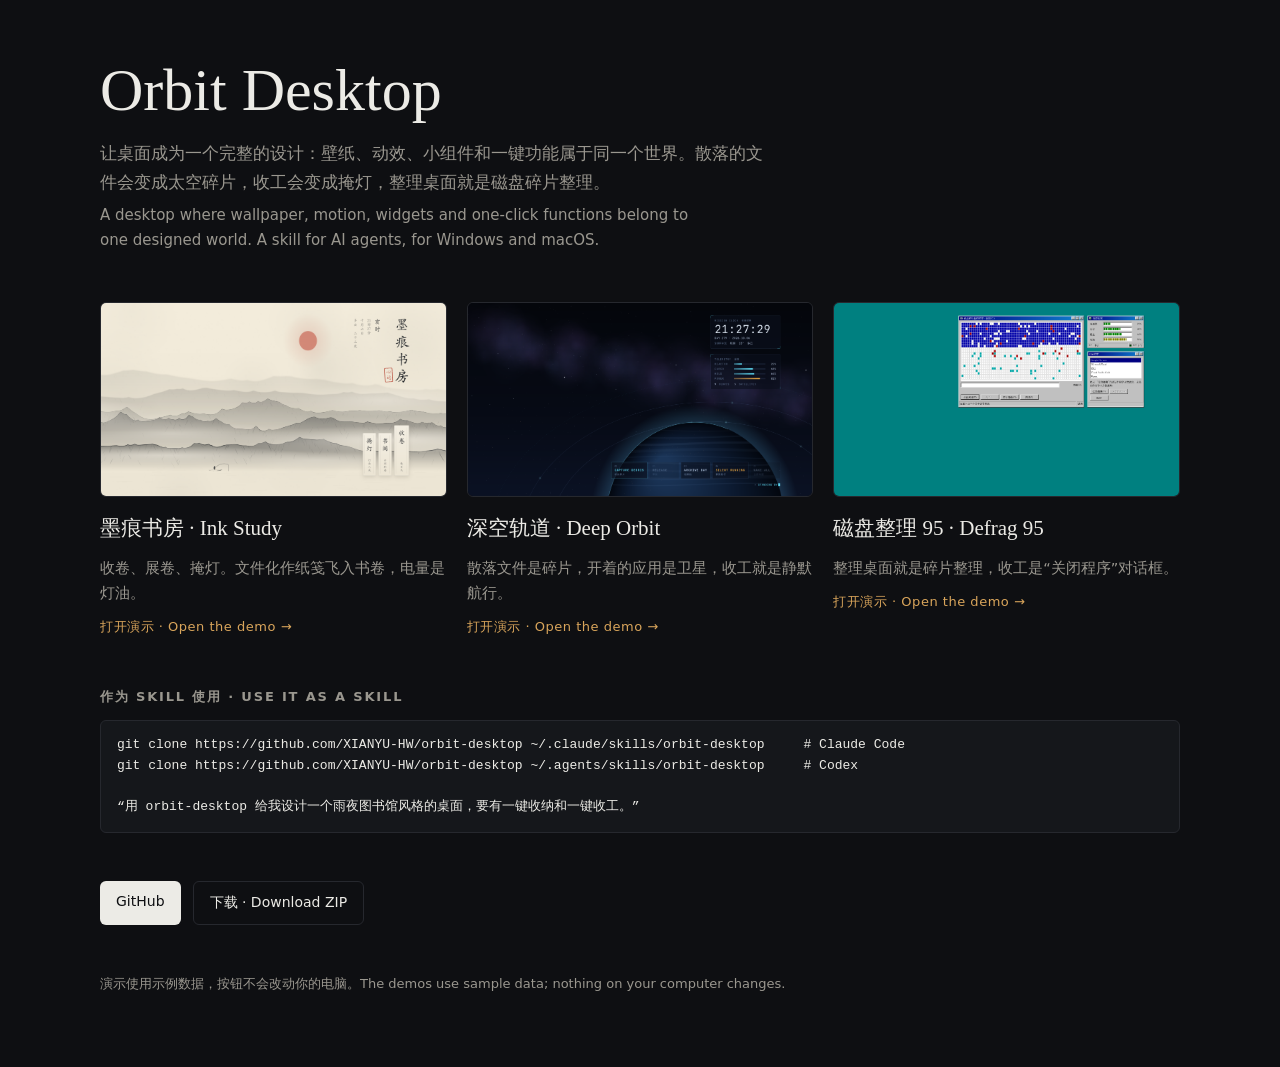
==== index.html @ 3ab5a6a1 "Orbit Desktop: a skill for fully custom, functional desktops Themes are web pages shown as the wallp" ====
<!doctype html>
<html lang="zh-CN">
<head>
<meta charset="utf-8">
<meta name="viewport" content="width=device-width, initial-scale=1">
<title>Orbit Desktop</title>
<meta name="description" content="A desktop where wallpaper, motion, widgets and one-click functions belong to one designed world.">
<style>
  /* Layout: a quiet column; the three worlds carry the page. */
  :root {
    --bg: #0e0f12; --fg: #ecebe6; --muted: #9a978f; --line: #26282e; --accent: #d9a55b;
    --display: "Songti SC", "STSong", "SimSun", "Noto Serif SC", Georgia, serif;
    --body: "Segoe UI", "PingFang SC", "Microsoft YaHei", system-ui, sans-serif;
    --mono: "Cascadia Mono", Consolas, "SF Mono", Menlo, monospace;
    color-scheme: dark;
  }
  * { box-sizing: border-box; }
  body { margin: 0; background: var(--bg); color: var(--fg); font-family: var(--body); line-height: 1.7; padding-inline: 20px; padding-block: 56px 72px; }
  main { max-width: 1080px; margin: 0 auto; display: flex; flex-direction: column; gap: 48px; }
  h1 { font-family: var(--display); font-weight: 500; font-size: clamp(34px, 6vw, 60px); line-height: 1.15; margin: 0 0 14px; text-wrap: balance; }
  .lede { color: var(--muted); max-width: 62ch; margin: 0; font-size: 17px; }
  .lede + .lede { margin-top: 6px; font-size: 15px; }
  .worlds { display: grid; grid-template-columns: repeat(auto-fit, minmax(300px, 1fr)); gap: 20px; }
  .world { display: flex; flex-direction: column; gap: 10px; color: inherit; text-decoration: none; min-width: 0; }
  .world img { width: 100%; aspect-ratio: 16 / 9; object-fit: cover; border: 1px solid var(--line); border-radius: 6px; display: block; transition: transform .3s ease, border-color .3s ease; }
  .world:hover img, .world:focus-visible img { transform: translateY(-3px); border-color: var(--accent); }
  .world:focus-visible { outline: none; }
  .world h2 { font-family: var(--display); font-weight: 500; font-size: 21px; margin: 4px 0 0; }
  .world p { margin: 0; color: var(--muted); font-size: 14.5px; }
  .world .go { font-size: 13px; color: var(--accent); letter-spacing: .04em; }
  section h3 { font-size: 13px; letter-spacing: .14em; text-transform: uppercase; color: var(--muted); margin: 0 0 12px; font-weight: 600; }
  pre { margin: 0; background: #15171b; border: 1px solid var(--line); border-radius: 6px; padding: 14px 16px; overflow-x: auto; font-family: var(--mono); font-size: 13px; line-height: 1.6; }
  .actions { display: flex; flex-wrap: wrap; gap: 12px; }
  .actions a { color: var(--bg); background: var(--fg); text-decoration: none; padding: 9px 16px; border-radius: 6px; font-size: 14px; }
  .actions a.ghost { background: transparent; color: var(--fg); border: 1px solid var(--line); }
  footer { color: var(--muted); font-size: 13px; }
</style>
</head>
<body>
<main>
  <header>
    <h1>Orbit Desktop</h1>
    <p class="lede">让桌面成为一个完整的设计：壁纸、动效、小组件和一键功能属于同一个世界。散落的文件会变成太空碎片，收工会变成掩灯，整理桌面就是磁盘碎片整理。</p>
    <p class="lede">A desktop where wallpaper, motion, widgets and one-click functions belong to one designed world. A skill for AI agents, for Windows and macOS.</p>
  </header>

  <div class="worlds">
    <a class="world" href="themes/ink-study/?demo">
      <img src="themes/ink-study/preview.png" alt="墨痕书房：雾中远山、竖排楷体与纸笺">
      <h2>墨痕书房 · Ink Study</h2>
      <p>收卷、展卷、掩灯。文件化作纸笺飞入书卷，电量是灯油。</p>
      <span class="go">打开演示 · Open the demo →</span>
    </a>
    <a class="world" href="themes/deep-orbit/?demo">
      <img src="themes/deep-orbit/preview.png" alt="深空轨道：行星、轨道与任务控制台">
      <h2>深空轨道 · Deep Orbit</h2>
      <p>散落文件是碎片，开着的应用是卫星，收工就是静默航行。</p>
      <span class="go">打开演示 · Open the demo →</span>
    </a>
    <a class="world" href="themes/defrag-95/?demo">
      <img src="themes/defrag-95/preview.png" alt="磁盘整理 95：Windows 95 风格的碎片整理窗口">
      <h2>磁盘整理 95 · Defrag 95</h2>
      <p>整理桌面就是碎片整理，收工是“关闭程序”对话框。</p>
      <span class="go">打开演示 · Open the demo →</span>
    </a>
  </div>

  <section>
    <h3>作为 Skill 使用 · Use it as a skill</h3>
    <pre>git clone https://github.com/XIANYU-HW/orbit-desktop ~/.claude/skills/orbit-desktop     # Claude Code
git clone https://github.com/XIANYU-HW/orbit-desktop ~/.agents/skills/orbit-desktop     # Codex

“用 orbit-desktop 给我设计一个雨夜图书馆风格的桌面，要有一键收纳和一键收工。”</pre>
  </section>

  <div class="actions">
    <a href="https://github.com/XIANYU-HW/orbit-desktop">GitHub</a>
    <a class="ghost" href="https://github.com/XIANYU-HW/orbit-desktop/archive/refs/heads/main.zip">下载 · Download ZIP</a>
  </div>

  <footer>演示使用示例数据，按钮不会改动你的电脑。The demos use sample data; nothing on your computer changes.</footer>
</main>
</body>
</html>
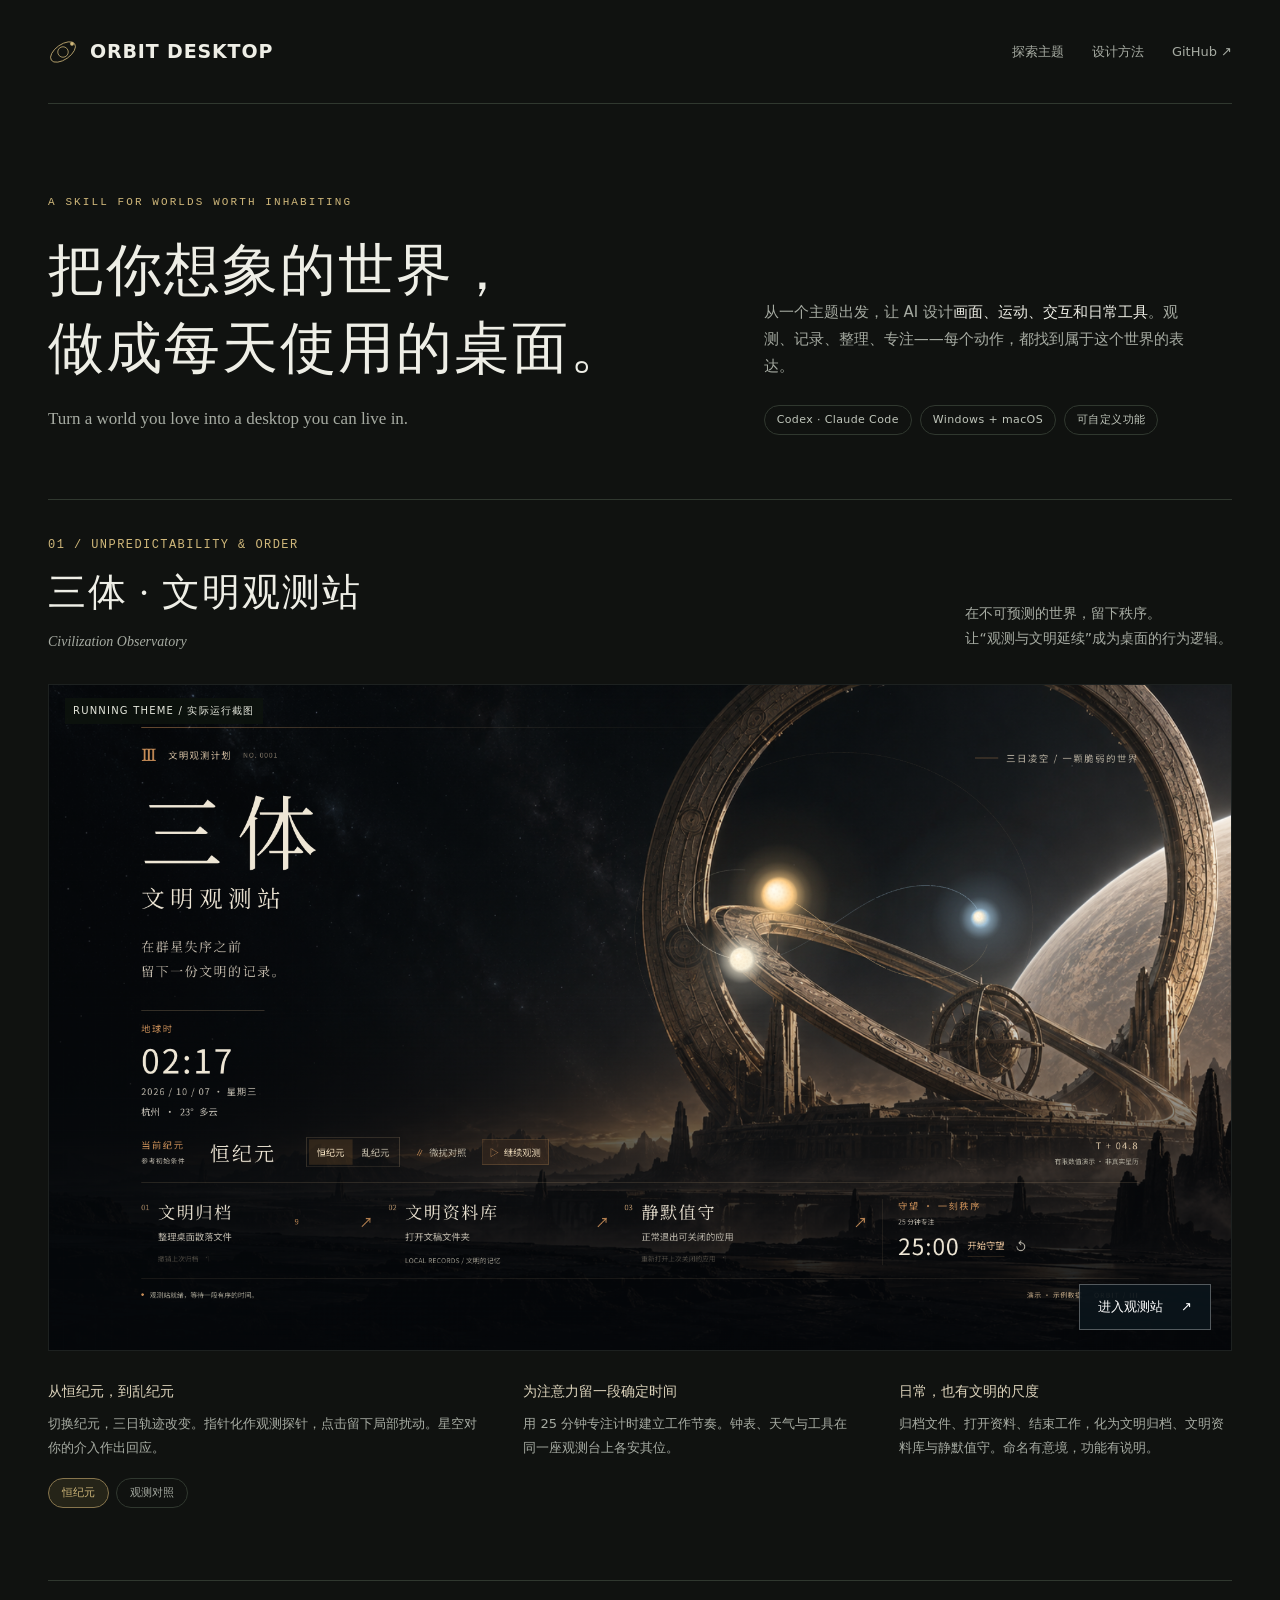
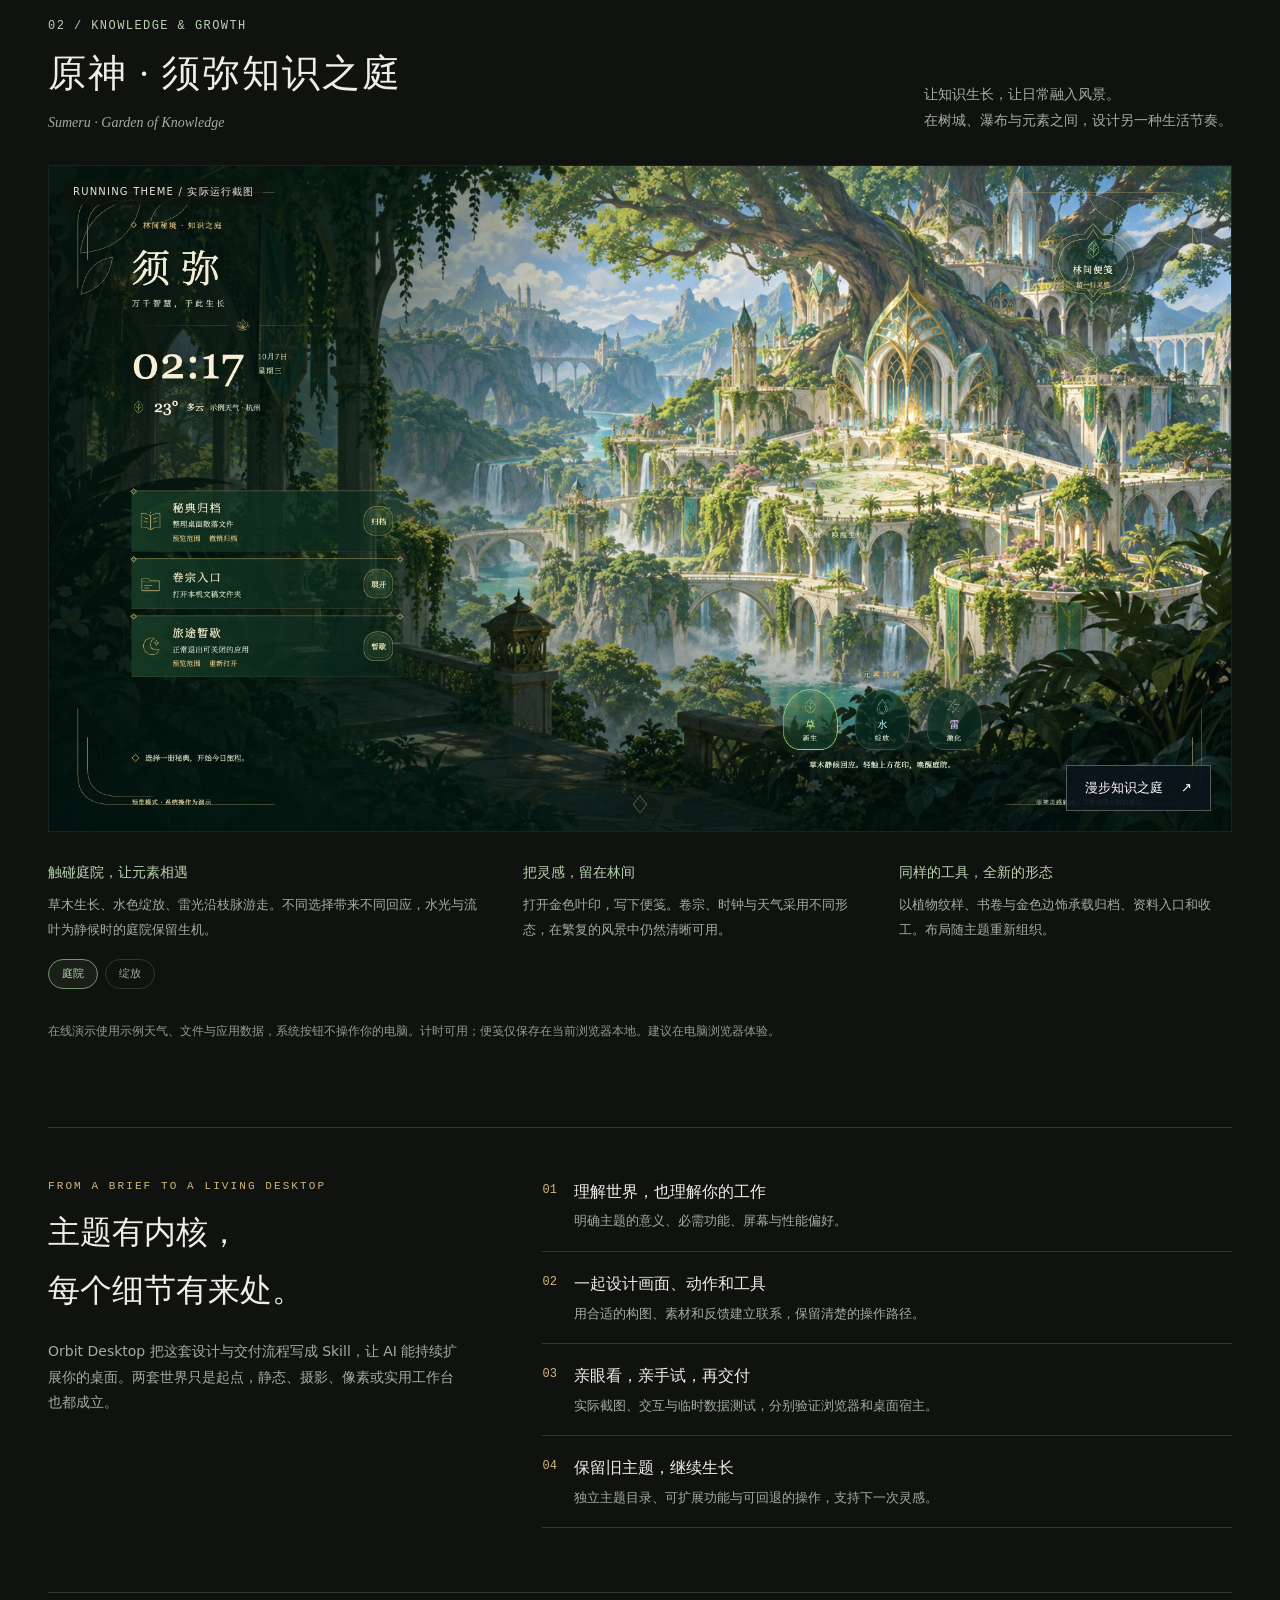
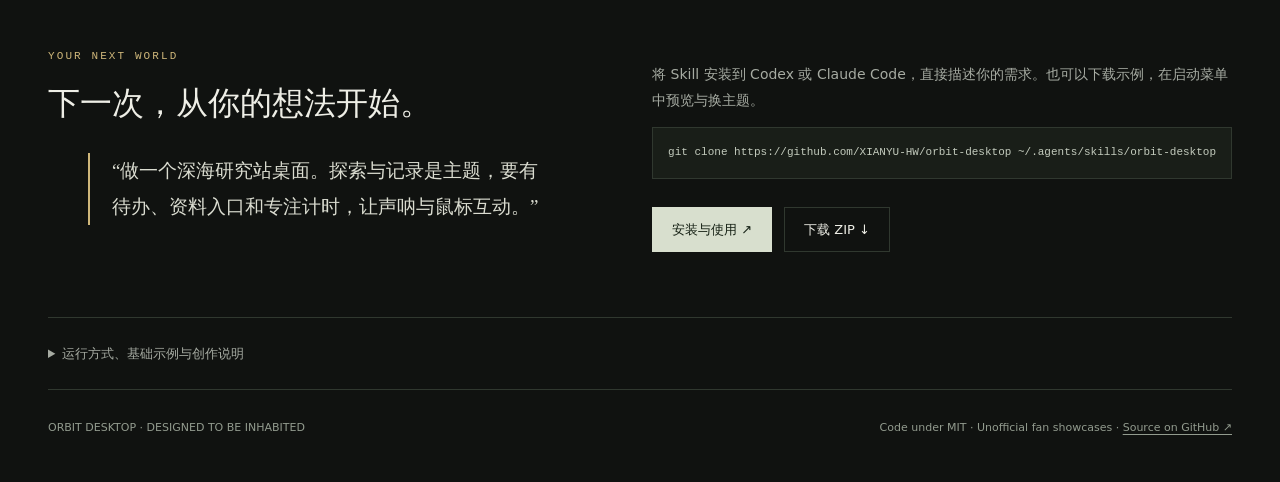
==== commit 4c4a3681: "Showcase Three-body and Sumeru as integrated interactive desktops" ====
--- a/index.html
+++ b/index.html
@@ -2,83 +2,79 @@
 <html lang="zh-CN">
 <head>
 <meta charset="utf-8">
-<meta name="viewport" content="width=device-width, initial-scale=1">
-<title>Orbit Desktop</title>
-<meta name="description" content="A desktop where wallpaper, motion, widgets and one-click functions belong to one designed world.">
+<meta name="viewport" content="width=device-width,initial-scale=1">
+<meta name="color-scheme" content="dark">
+<meta name="description" content="Orbit Desktop：把你想象的世界，做成每天使用的桌面。探索三体文明观测站与原神须弥知识之庭，体验融合场景、动效和实用功能的 AI 桌面设计 Skill。">
+<meta property="og:title" content="Orbit Desktop · 让桌面成为一个世界">
+<meta property="og:description" content="三体的观测与秩序，须弥的知识与生长。两套可以亲手操作的桌面世界。">
+<meta property="og:image" content="https://xianyu-hw.github.io/orbit-desktop/themes/genshin-sumeru/preview.png">
+<title>Orbit Desktop · 让桌面成为一个世界</title>
 <style>
-  /* Layout: a quiet column; the three worlds carry the page. */
-  :root {
-    --bg: #0e0f12; --fg: #ecebe6; --muted: #9a978f; --line: #26282e; --accent: #d9a55b;
-    --display: "Songti SC", "STSong", "SimSun", "Noto Serif SC", Georgia, serif;
-    --body: "Segoe UI", "PingFang SC", "Microsoft YaHei", system-ui, sans-serif;
-    --mono: "Cascadia Mono", Consolas, "SF Mono", Menlo, monospace;
-    color-scheme: dark;
-  }
-  * { box-sizing: border-box; }
-  body { margin: 0; background: var(--bg); color: var(--fg); font-family: var(--body); line-height: 1.7; padding-inline: 20px; padding-block: 56px 72px; }
-  main { max-width: 1080px; margin: 0 auto; display: flex; flex-direction: column; gap: 48px; }
-  h1 { font-family: var(--display); font-weight: 500; font-size: clamp(34px, 6vw, 60px); line-height: 1.15; margin: 0 0 14px; text-wrap: balance; }
-  .lede { color: var(--muted); max-width: 62ch; margin: 0; font-size: 17px; }
-  .lede + .lede { margin-top: 6px; font-size: 15px; }
-  .worlds { display: grid; grid-template-columns: repeat(auto-fit, minmax(300px, 1fr)); gap: 20px; }
-  .world { display: flex; flex-direction: column; gap: 10px; color: inherit; text-decoration: none; min-width: 0; }
-  .world img { width: 100%; aspect-ratio: 16 / 9; object-fit: cover; border: 1px solid var(--line); border-radius: 6px; display: block; transition: transform .3s ease, border-color .3s ease; }
-  .world:hover img, .world:focus-visible img { transform: translateY(-3px); border-color: var(--accent); }
-  .world:focus-visible { outline: none; }
-  .world h2 { font-family: var(--display); font-weight: 500; font-size: 21px; margin: 4px 0 0; }
-  .world p { margin: 0; color: var(--muted); font-size: 14.5px; }
-  .world .go { font-size: 13px; color: var(--accent); letter-spacing: .04em; }
-  section h3 { font-size: 13px; letter-spacing: .14em; text-transform: uppercase; color: var(--muted); margin: 0 0 12px; font-weight: 600; }
-  pre { margin: 0; background: #15171b; border: 1px solid var(--line); border-radius: 6px; padding: 14px 16px; overflow-x: auto; font-family: var(--mono); font-size: 13px; line-height: 1.6; }
-  .actions { display: flex; flex-wrap: wrap; gap: 12px; }
-  .actions a { color: var(--bg); background: var(--fg); text-decoration: none; padding: 9px 16px; border-radius: 6px; font-size: 14px; }
-  .actions a.ghost { background: transparent; color: var(--fg); border: 1px solid var(--line); }
-  footer { color: var(--muted); font-size: 13px; }
+:root{color-scheme:dark;--bg:#101210;--fg:#eeeee6;--muted:#a6aba2;--line:#30382f;--gold:#cfb77a;--green:#b8d3ae;font-family:"Segoe UI","PingFang SC","Microsoft YaHei",system-ui,sans-serif;font-synthesis:none}
+*{box-sizing:border-box}html{scroll-behavior:smooth;scroll-padding-top:28px}body{margin:0;background:var(--bg);color:var(--fg);line-height:1.8}a{color:inherit;text-decoration:none}button{font:inherit}a:focus-visible,button:focus-visible{outline:2px solid var(--gold);outline-offset:6px}
+.wrap{width:min(1280px,calc(100% - 96px));margin:auto}nav{height:104px;display:flex;align-items:center;justify-content:space-between;border-bottom:1px solid var(--line);gap:24px}.brand{display:flex;gap:12px;align-items:center;font-weight:650;letter-spacing:.045em;font-size:19px}.brand svg{width:30px;height:30px;color:var(--gold)}.nav-links{display:flex;gap:28px;font-size:13px;color:var(--muted)}
+.hero{position:relative;padding:90px 0 64px;display:grid;grid-template-columns:1.4fr 1fr;gap:60px;align-items:end}.eyebrow{font:11px/1.5 ui-monospace,SFMono-Regular,Consolas,monospace;letter-spacing:.19em;text-transform:uppercase;color:var(--gold)}h1{font-family:"Songti SC","Noto Serif SC",SimSun,serif;font-weight:500;font-size:clamp(38px,4.4vw,67px);line-height:1.4;letter-spacing:.035em;margin:20px 0 16px}.hero .en{color:var(--muted);font-family:Georgia,serif;font-size:17px;margin:0}.intro{font-size:15px;color:var(--muted);max-width:420px}.intro strong{color:var(--fg);font-weight:500}.tags{display:flex;flex-wrap:wrap;gap:8px;margin-top:25px}.tag{font-size:11px;letter-spacing:.035em;border:1px solid var(--line);border-radius:20px;padding:4px 12px;color:#c0c6bb}
+.chapter{padding:38px 0 72px;border-top:1px solid var(--line)}.chapter-head{display:flex;align-items:flex-end;justify-content:space-between;gap:36px;margin-bottom:28px}.chapter-num{font:12px ui-monospace,SFMono-Regular,monospace;color:var(--gold);letter-spacing:.12em}.chapter h2{font-family:"Songti SC","Noto Serif SC",SimSun,serif;font-size:clamp(27px,3vw,39px);font-weight:500;letter-spacing:.05em;margin:6px 0 0}.chapter .english{font:italic 14px Georgia,serif;color:var(--muted)}.chapter .thesis{max-width:390px;font-size:14px;color:var(--muted);margin:0 0 4px}
+.scene{position:relative;margin:0;background:#090d0c;border:1px solid #ffffff15;overflow:hidden}.scene>a{display:block}.scene img{width:100%;height:auto;aspect-ratio:16/9;object-fit:cover;display:block}.scene .enter{position:absolute;bottom:20px;right:20px;display:flex;align-items:center;gap:18px;border:1px solid #ffffff4d;padding:10px 18px;font-size:13px;background:#0a141be8;color:#fff;transition:background .2s}.scene .enter:hover{background:#293832}.scene small{position:absolute;top:13px;left:16px;font-size:10px;letter-spacing:.12em;text-transform:uppercase;color:#e5e7dc;background:#0d130dcc;padding:4px 8px}
+.world-info{display:grid;grid-template-columns:1.3fr 1fr 1fr;gap:42px;padding-top:28px}.world-info h3{font-size:14px;font-weight:500;margin:0 0 8px;color:#ddd4bc}.world-info p{font-size:13px;line-height:1.9;color:var(--muted);margin:0}.mode-switch{display:flex;gap:7px;flex-wrap:wrap;margin-top:17px}.mode-switch button{background:transparent;color:var(--muted);border:1px solid var(--line);border-radius:20px;cursor:pointer;padding:4px 13px;font-size:11px}.mode-switch button[aria-pressed=true]{color:var(--gold);border-color:#87754d;background:#ba9d5220}
+.garden .chapter-num{color:var(--green)}.garden .world-info h3{color:var(--green)}.garden .mode-switch button[aria-pressed=true]{color:var(--green);border-color:#6f976a;background:#54734526}.note{font-size:12px;color:#929c8d;padding-top:20px}
+.method{padding:50px 0 64px;border-top:1px solid var(--line);display:grid;grid-template-columns:.95fr 1.6fr;gap:85px}.method h2,.start h2{font-family:"Songti SC",SimSun,serif;font-size:32px;font-weight:500;margin:10px 0 20px}.method p{font-size:14px;color:var(--muted)}.steps{margin:0;list-style:none;padding:0;counter-reset:step}.steps li{counter-increment:step;display:grid;grid-template-columns:32px 1fr;border-bottom:1px solid var(--line);padding:18px 0}.steps li:first-child{padding-top:0}.steps li:before{content:"0" counter(step);font:12px ui-monospace,monospace;color:var(--gold);padding-top:5px}.steps h3{font-size:16px;margin:0 0 3px;font-weight:500}.steps p{font-size:13px;margin:0}.start{border-top:1px solid var(--line);padding:55px 0 65px;display:grid;grid-template-columns:1fr 1fr;gap:64px}.start p{color:var(--muted);font-size:14px}.prompt{border-left:2px solid var(--gold);padding:0 0 0 22px;font-family:"Songti SC",SimSun,serif;font-size:19px;line-height:1.9;color:#dadcd0}.links{display:flex;gap:12px;flex-wrap:wrap;margin-top:28px}.button{display:inline-block;padding:10px 19px;border:1px solid var(--line);font-size:13px}.button.primary{background:#d8dfce;color:#152014;border-color:#d8dfce}.start code{font-size:11px;display:block;padding:15px;background:#191e18;overflow:auto;white-space:nowrap;border:1px solid var(--line);color:#c3cbbd}.details{border-top:1px solid var(--line);padding:24px 0}.details summary{font-size:13px;color:var(--muted);cursor:pointer}.details p{font-size:13px;color:var(--muted);max-width:1000px}.details a{color:var(--green);text-decoration:underline;text-underline-offset:4px}
+footer{display:flex;justify-content:space-between;gap:30px;padding:28px 0 44px;border-top:1px solid var(--line);font-size:11px;color:#929b8e}footer a{text-decoration:underline;text-underline-offset:3px}
+@media(max-width:900px){.wrap{width:calc(100% - 40px)}nav{height:80px}.nav-links{gap:15px}.hero{padding:52px 0 40px;grid-template-columns:1fr;gap:15px}.intro{max-width:650px}.chapter-head{align-items:start;gap:20px}.thesis{max-width:290px!important}.world-info{gap:20px}.method,.start{gap:35px}.scene .enter{bottom:12px;right:12px;font-size:11px;padding:6px 12px}}
+@media(max-width:620px){.brand{font-size:14px;white-space:nowrap;gap:8px}.nav-links{white-space:nowrap;font-size:11px;gap:12px}.nav-links a:first-child{display:none}.hero h1{font-size:clamp(25px,6.8vw,37px)}.chapter-head,.world-info,.method,.start{display:block}.chapter .thesis{margin:15px 0 0;max-width:none!important}.world-info>div{margin-bottom:20px}.chapter{padding-bottom:36px}.method{padding:36px 0}.steps{margin-top:30px}.start{padding:36px 0}.start>div+div{margin-top:35px}.scene .enter{position:static;justify-content:center;border:0;border-top:1px solid #ffffff20;background:#182019}.scene small{font-size:8px;top:7px;left:7px}.method h2,.start h2{font-size:28px}footer{display:block}footer div+div{margin-top:12px}}
+@media(prefers-reduced-motion:reduce){html{scroll-behavior:auto}*{transition:none!important}}
 </style>
 </head>
 <body>
-<main>
-  <header>
-    <h1>Orbit Desktop</h1>
-    <p class="lede">让桌面成为一个完整的设计：壁纸、动效、小组件和一键功能属于同一个世界。散落的文件会变成太空碎片，收工会变成掩灯，整理桌面就是磁盘碎片整理。</p>
-    <p class="lede">A desktop where wallpaper, motion, widgets and one-click functions belong to one designed world. A skill for AI agents, for Windows and macOS.</p>
-  </header>
-
-  <div class="worlds">
-    <a class="world" href="themes/ink-study/?demo">
-      <img src="themes/ink-study/preview.png" alt="墨痕书房：雾中远山、竖排楷体与纸笺">
-      <h2>墨痕书房 · Ink Study</h2>
-      <p>收卷、展卷、掩灯。文件化作纸笺飞入书卷，电量是灯油。</p>
-      <span class="go">打开演示 · Open the demo →</span>
-    </a>
-    <a class="world" href="themes/deep-orbit/?demo">
-      <img src="themes/deep-orbit/preview.png" alt="深空轨道：行星、轨道与任务控制台">
-      <h2>深空轨道 · Deep Orbit</h2>
-      <p>散落文件是碎片，开着的应用是卫星，收工就是静默航行。</p>
-      <span class="go">打开演示 · Open the demo →</span>
-    </a>
-    <a class="world" href="themes/defrag-95/?demo">
-      <img src="themes/defrag-95/preview.png" alt="磁盘整理 95：Windows 95 风格的碎片整理窗口">
-      <h2>磁盘整理 95 · Defrag 95</h2>
-      <p>整理桌面就是碎片整理，收工是“关闭程序”对话框。</p>
-      <span class="go">打开演示 · Open the demo →</span>
-    </a>
-  </div>
-
-  <section>
-    <h3>作为 Skill 使用 · Use it as a skill</h3>
-    <pre>git clone https://github.com/XIANYU-HW/orbit-desktop ~/.claude/skills/orbit-desktop     # Claude Code
-git clone https://github.com/XIANYU-HW/orbit-desktop ~/.agents/skills/orbit-desktop     # Codex
-
-“用 orbit-desktop 给我设计一个雨夜图书馆风格的桌面，要有一键收纳和一键收工。”</pre>
-  </section>
-
-  <div class="actions">
-    <a href="https://github.com/XIANYU-HW/orbit-desktop">GitHub</a>
-    <a class="ghost" href="https://github.com/XIANYU-HW/orbit-desktop/archive/refs/heads/main.zip">下载 · Download ZIP</a>
-  </div>
-
-  <footer>演示使用示例数据，按钮不会改动你的电脑。The demos use sample data; nothing on your computer changes.</footer>
+<div class="wrap">
+<nav aria-label="主导航">
+<a class="brand" href="./"><svg viewBox="0 0 40 40" fill="none" aria-hidden="true"><circle cx="20" cy="20" r="7" stroke="currentColor"/><ellipse cx="20" cy="20" rx="19" ry="10" transform="rotate(-35 20 20)" stroke="currentColor"/><circle cx="32" cy="9" r="2.5" fill="currentColor"/></svg>ORBIT DESKTOP</a>
+<div class="nav-links"><a href="#worlds">探索主题</a><a href="#method">设计方法</a><a href="https://github.com/XIANYU-HW/orbit-desktop">GitHub ↗</a></div>
+</nav>
+<header class="hero">
+<div><div class="eyebrow">A skill for worlds worth inhabiting</div><h1>把你想象的世界，<br>做成每天使用的桌面。</h1><p class="en">Turn a world you love into a desktop you can live in.</p></div>
+<div><p class="intro">从一个主题出发，让 AI 设计<strong>画面、运动、交互和日常工具</strong>。观测、记录、整理、专注——每个动作，都找到属于这个世界的表达。</p><div class="tags"><span class="tag">Codex · Claude Code</span><span class="tag">Windows + macOS</span><span class="tag">可自定义功能</span></div></div>
+</header>
+<main id="worlds">
+<section class="chapter cosmos" aria-labelledby="cosmos-title">
+<div class="chapter-head"><div><div class="chapter-num">01 / UNPREDICTABILITY & ORDER</div><h2 id="cosmos-title">三体 · 文明观测站</h2><span class="english">Civilization Observatory</span></div><p class="thesis">在不可预测的世界，留下秩序。<br>让“观测与文明延续”成为桌面的行为逻辑。</p></div>
+<figure class="scene"><a href="themes/threebody-observatory/?demo=1&lang=zh-CN" aria-label="打开三体互动演示"><img id="cosmos-image" src="themes/threebody-observatory/preview.png" alt="三体主题运行画面：青铜观测环、三日轨迹、专注计时与文明工具" width="1920" height="1080" fetchpriority="high"></a><small>Running theme / 实际运行截图</small><a class="enter" href="themes/threebody-observatory/?demo=1&lang=zh-CN">进入观测站 <span>↗</span></a></figure>
+<div class="world-info">
+<div><h3>从恒纪元，到乱纪元</h3><p>切换纪元，三日轨迹改变。指针化作观测探针，点击留下局部扰动。星空对你的介入作出回应。</p><div class="mode-switch" aria-label="三体展示画面"><button data-image="cosmos-image" data-src="themes/threebody-observatory/preview.png" aria-pressed="true">恒纪元</button><button data-image="cosmos-image" data-src="docs/showcase/threebody-comparison.png" aria-pressed="false">观测对照</button></div></div>
+<div><h3>为注意力留一段确定时间</h3><p>用 25 分钟专注计时建立工作节奏。钟表、天气与工具在同一座观测台上各安其位。</p></div>
+<div><h3>日常，也有文明的尺度</h3><p>归档文件、打开资料、结束工作，化为文明归档、文明资料库与静默值守。命名有意境，功能有说明。</p></div>
+</div>
+</section>
+<section class="chapter garden" aria-labelledby="garden-title">
+<div class="chapter-head"><div><div class="chapter-num">02 / KNOWLEDGE & GROWTH</div><h2 id="garden-title">原神 · 须弥知识之庭</h2><span class="english">Sumeru · Garden of Knowledge</span></div><p class="thesis">让知识生长，让日常融入风景。<br>在树城、瀑布与元素之间，设计另一种生活节奏。</p></div>
+<figure class="scene"><a href="themes/genshin-sumeru/?demo=1&lang=zh-CN" aria-label="打开须弥互动演示"><img id="garden-image" src="themes/genshin-sumeru/preview.png" alt="须弥主题运行画面：树城瀑布、金色植物纹样、林间便笺与卷宗工具" width="1920" height="1080" loading="lazy"></a><small>Running theme / 实际运行截图</small><a class="enter" href="themes/genshin-sumeru/?demo=1&lang=zh-CN">漫步知识之庭 <span>↗</span></a></figure>
+<div class="world-info">
+<div><h3>触碰庭院，让元素相遇</h3><p>草木生长、水色绽放、雷光沿枝脉游走。不同选择带来不同回应，水光与流叶为静候时的庭院保留生机。</p><div class="mode-switch" aria-label="须弥展示画面"><button data-image="garden-image" data-src="themes/genshin-sumeru/preview.png" aria-pressed="true">庭院</button><button data-image="garden-image" data-src="docs/showcase/genshin-bloom.png" aria-pressed="false">绽放</button></div></div>
+<div><h3>把灵感，留在林间</h3><p>打开金色叶印，写下便笺。卷宗、时钟与天气采用不同形态，在繁复的风景中仍然清晰可用。</p></div>
+<div><h3>同样的工具，全新的形态</h3><p>以植物纹样、书卷与金色边饰承载归档、资料入口和收工。布局随主题重新组织。</p></div>
+</div>
+<p class="note">在线演示使用示例天气、文件与应用数据，系统按钮不操作你的电脑。计时可用；便笺仅保存在当前浏览器本地。建议在电脑浏览器体验。</p>
+</section>
+<section id="method" class="method">
+<div><div class="eyebrow">From a brief to a living desktop</div><h2>主题有内核，<br>每个细节有来处。</h2><p>Orbit Desktop 把这套设计与交付流程写成 Skill，让 AI 能持续扩展你的桌面。两套世界只是起点，静态、摄影、像素或实用工作台也都成立。</p></div>
+<ol class="steps"><li><div><h3>理解世界，也理解你的工作</h3><p>明确主题的意义、必需功能、屏幕与性能偏好。</p></div></li><li><div><h3>一起设计画面、动作和工具</h3><p>用合适的构图、素材和反馈建立联系，保留清楚的操作路径。</p></div></li><li><div><h3>亲眼看，亲手试，再交付</h3><p>实际截图、交互与临时数据测试，分别验证浏览器和桌面宿主。</p></div></li><li><div><h3>保留旧主题，继续生长</h3><p>独立主题目录、可扩展功能与可回退的操作，支持下一次灵感。</p></div></li></ol>
+</section>
+<section class="start" id="start">
+<div><div class="eyebrow">Your next world</div><h2>下一次，从你的想法开始。</h2><blockquote class="prompt">“做一个深海研究站桌面。探索与记录是主题，要有待办、资料入口和专注计时，让声呐与鼠标互动。”</blockquote></div>
+<div><p>将 Skill 安装到 Codex 或 Claude Code，直接描述你的需求。也可以下载示例，在启动菜单中预览与换主题。</p><code>git clone https://github.com/XIANYU-HW/orbit-desktop ~/.agents/skills/orbit-desktop</code><div class="links"><a class="button primary" href="https://github.com/XIANYU-HW/orbit-desktop#开始使用">安装与使用 ↗</a><a class="button" href="https://github.com/XIANYU-HW/orbit-desktop/archive/refs/heads/main.zip">下载 ZIP ↓</a></div></div>
+</section>
+<details class="details"><summary>运行方式、基础示例与创作说明</summary><p>桌面宿主：Windows 使用 Lively，macOS 使用 Plash；Linux 可在浏览器预览。本机功能由独立 Python 助手提供。两套主展示的整理与收工会先显示确认，文件整理保留撤销记录；收工只请求正常退出，未保存文档与网页会话由应用处理。复杂输入与性能需在实际宿主验证。</p><p>基础示例仍可体验：<a href="themes/ink-study/?demo=1">墨痕书房</a> · <a href="themes/deep-orbit/?demo=1">深空轨道</a> · <a href="themes/defrag-95/?demo=1">磁盘整理 95</a>。主展示是原创同人演绎，与三体或原神官方无关联；轨迹与元素互动不是科学或游戏规则模拟。<a href="https://github.com/XIANYU-HW/orbit-desktop/blob/main/docs/showcase-art.md">素材来源与生成提示</a> · <a href="https://github.com/XIANYU-HW/orbit-desktop/blob/main/docs/showcase-verification.md">实际验证记录</a>。</p></details>
 </main>
+<footer><div>ORBIT DESKTOP · DESIGNED TO BE INHABITED</div><div>Code under MIT · Unofficial fan showcases · <a href="https://github.com/XIANYU-HW/orbit-desktop">Source on GitHub ↗</a></div></footer>
+</div>
+<script>
+document.querySelectorAll('[data-image]').forEach(function(button){
+ button.addEventListener('click',function(){
+  var img=document.getElementById(button.dataset.image);
+  img.src=button.dataset.src;
+  button.parentElement.querySelectorAll('button').forEach(function(peer){peer.setAttribute('aria-pressed',String(peer===button))});
+ });
+});
+</script>
 </body>
 </html>
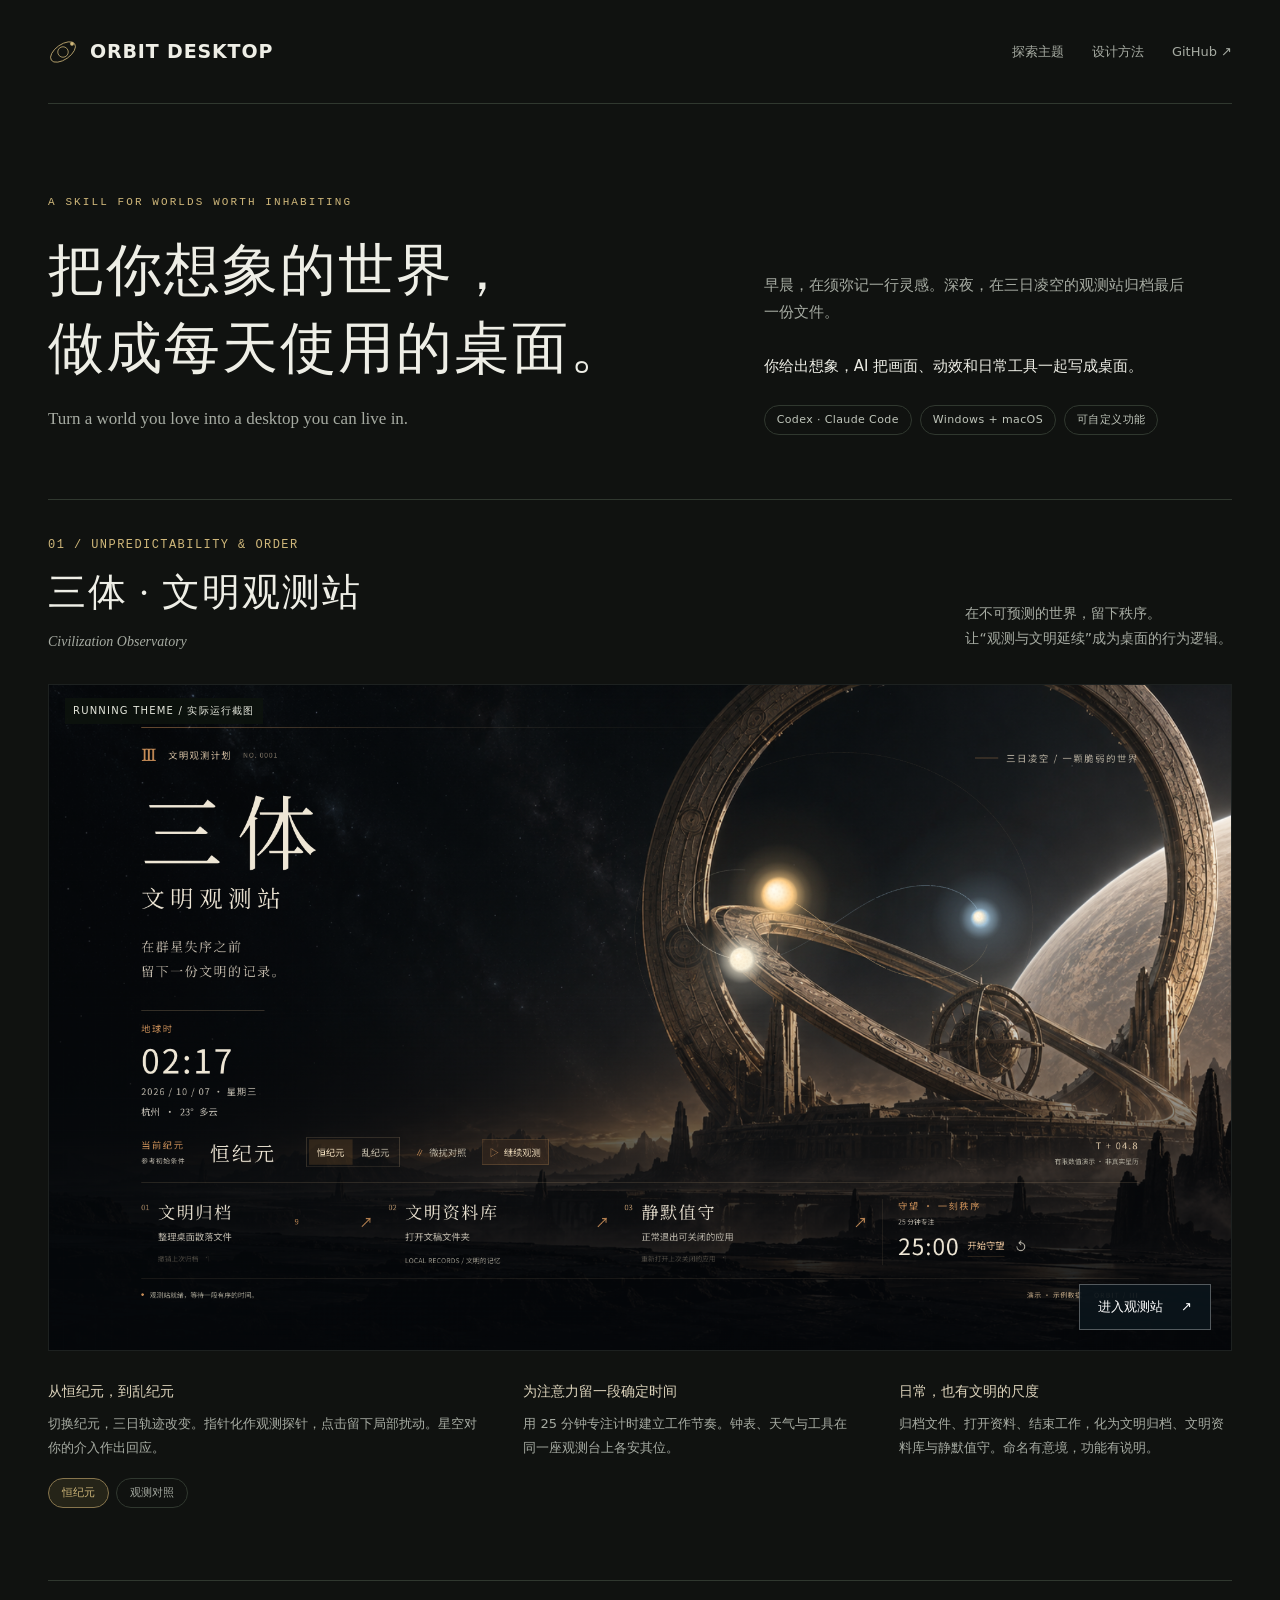
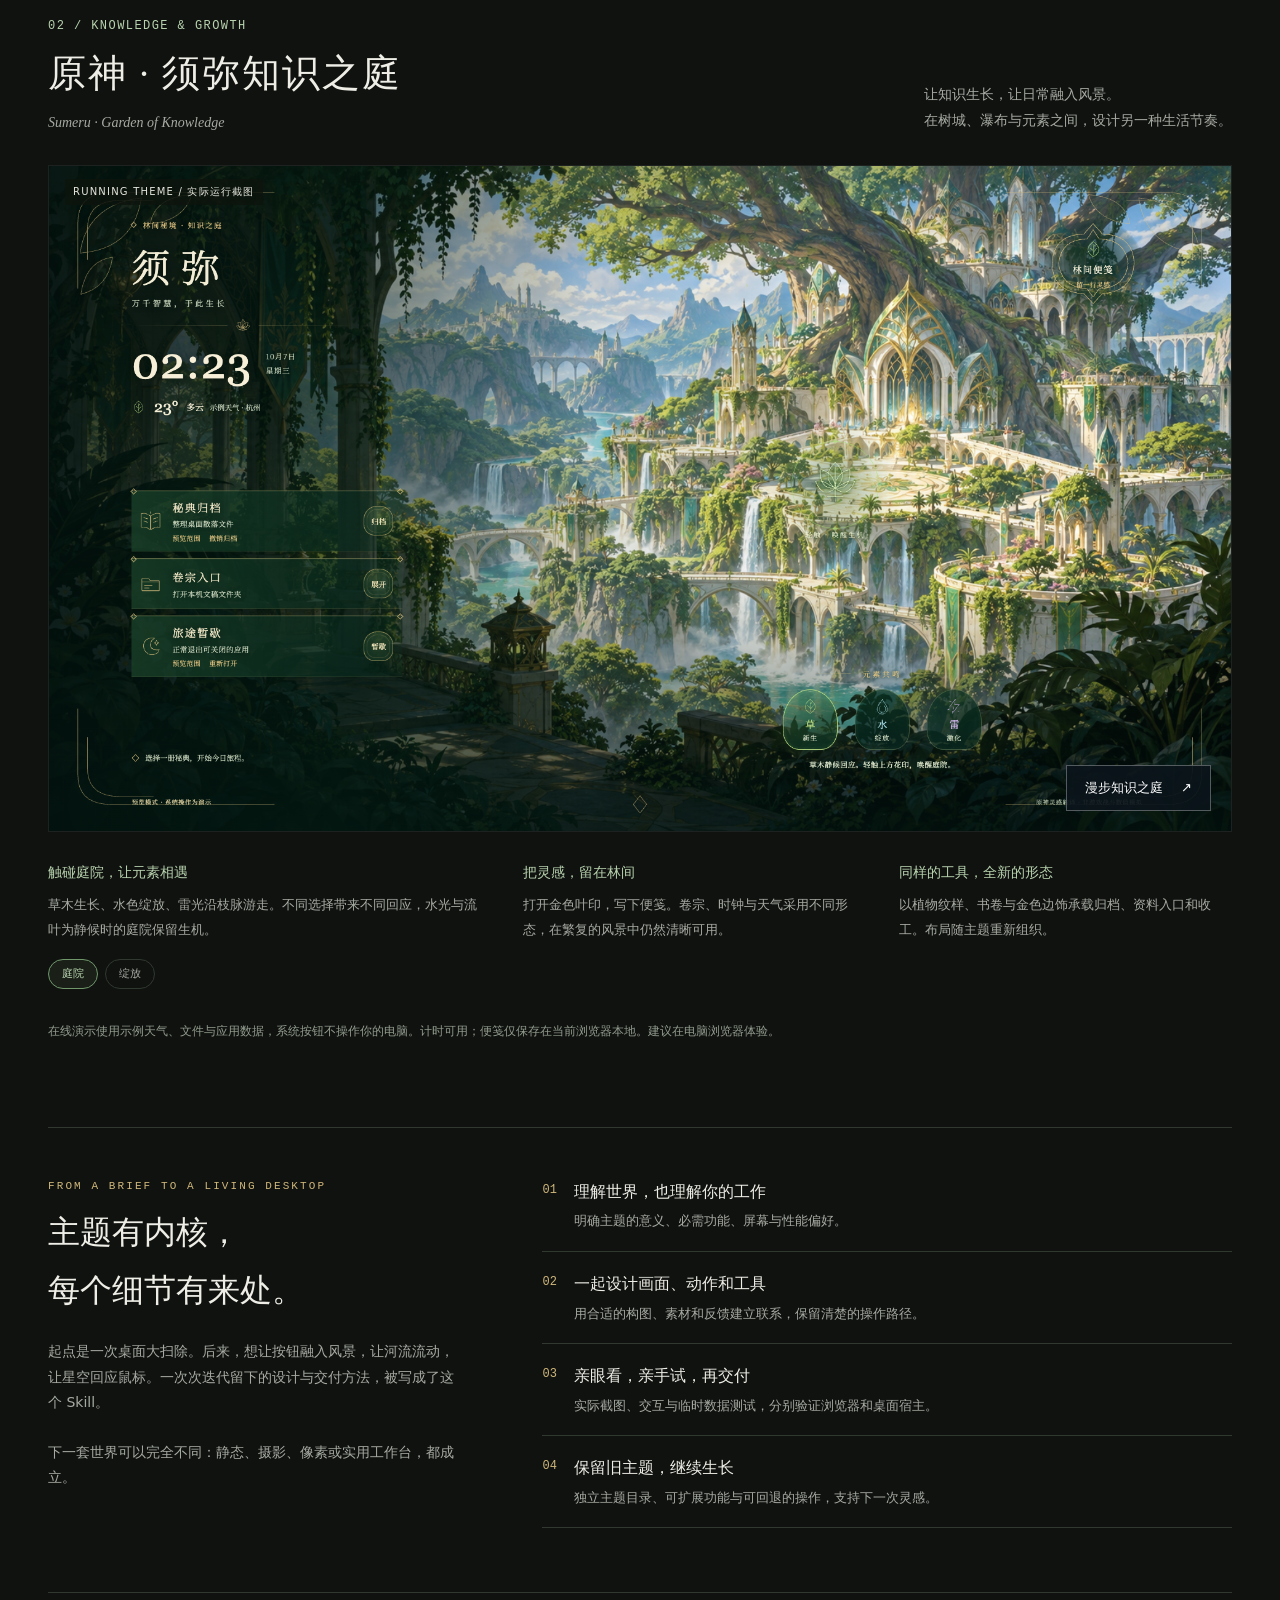
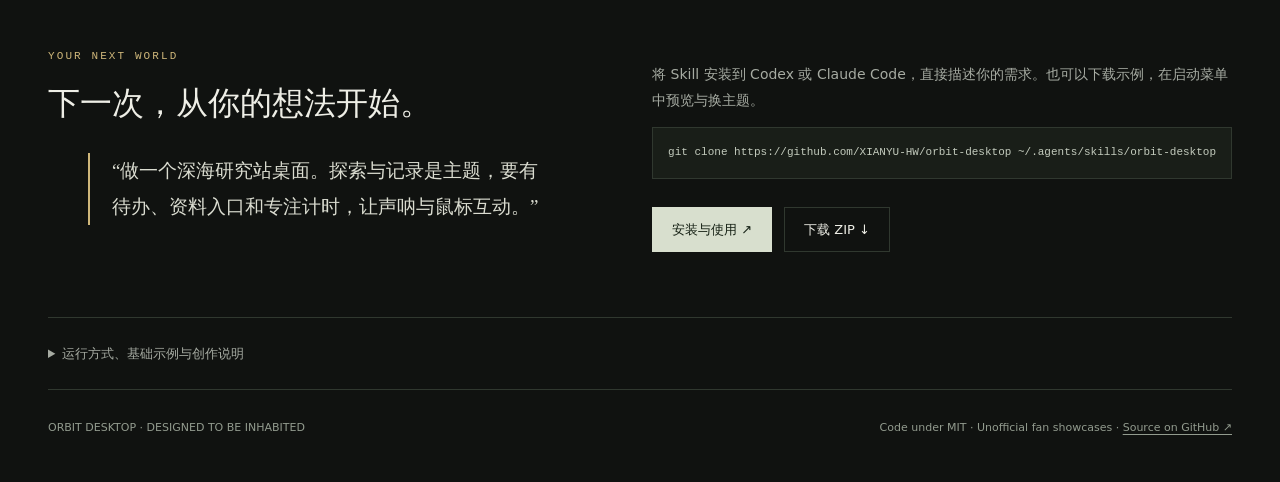
==== commit 5fe09b36: "Give the project a story and make browser tests portable" ====
--- a/index.html
+++ b/index.html
@@ -33,7 +33,7 @@
 </nav>
 <header class="hero">
 <div><div class="eyebrow">A skill for worlds worth inhabiting</div><h1>把你想象的世界，<br>做成每天使用的桌面。</h1><p class="en">Turn a world you love into a desktop you can live in.</p></div>
-<div><p class="intro">从一个主题出发，让 AI 设计<strong>画面、运动、交互和日常工具</strong>。观测、记录、整理、专注——每个动作，都找到属于这个世界的表达。</p><div class="tags"><span class="tag">Codex · Claude Code</span><span class="tag">Windows + macOS</span><span class="tag">可自定义功能</span></div></div>
+<div><p class="intro">早晨，在须弥记一行灵感。深夜，在三日凌空的观测站归档最后一份文件。<br><br><strong>你给出想象，AI 把画面、动效和日常工具一起写成桌面。</strong></p><div class="tags"><span class="tag">Codex · Claude Code</span><span class="tag">Windows + macOS</span><span class="tag">可自定义功能</span></div></div>
 </header>
 <main id="worlds">
 <section class="chapter cosmos" aria-labelledby="cosmos-title">
@@ -56,7 +56,7 @@
 <p class="note">在线演示使用示例天气、文件与应用数据，系统按钮不操作你的电脑。计时可用；便笺仅保存在当前浏览器本地。建议在电脑浏览器体验。</p>
 </section>
 <section id="method" class="method">
-<div><div class="eyebrow">From a brief to a living desktop</div><h2>主题有内核，<br>每个细节有来处。</h2><p>Orbit Desktop 把这套设计与交付流程写成 Skill，让 AI 能持续扩展你的桌面。两套世界只是起点，静态、摄影、像素或实用工作台也都成立。</p></div>
+<div><div class="eyebrow">From a brief to a living desktop</div><h2>主题有内核，<br>每个细节有来处。</h2><p>起点是一次桌面大扫除。后来，想让按钮融入风景，让河流流动，让星空回应鼠标。一次次迭代留下的设计与交付方法，被写成了这个 Skill。<br><br>下一套世界可以完全不同：静态、摄影、像素或实用工作台，都成立。</p></div>
 <ol class="steps"><li><div><h3>理解世界，也理解你的工作</h3><p>明确主题的意义、必需功能、屏幕与性能偏好。</p></div></li><li><div><h3>一起设计画面、动作和工具</h3><p>用合适的构图、素材和反馈建立联系，保留清楚的操作路径。</p></div></li><li><div><h3>亲眼看，亲手试，再交付</h3><p>实际截图、交互与临时数据测试，分别验证浏览器和桌面宿主。</p></div></li><li><div><h3>保留旧主题，继续生长</h3><p>独立主题目录、可扩展功能与可回退的操作，支持下一次灵感。</p></div></li></ol>
 </section>
 <section class="start" id="start">
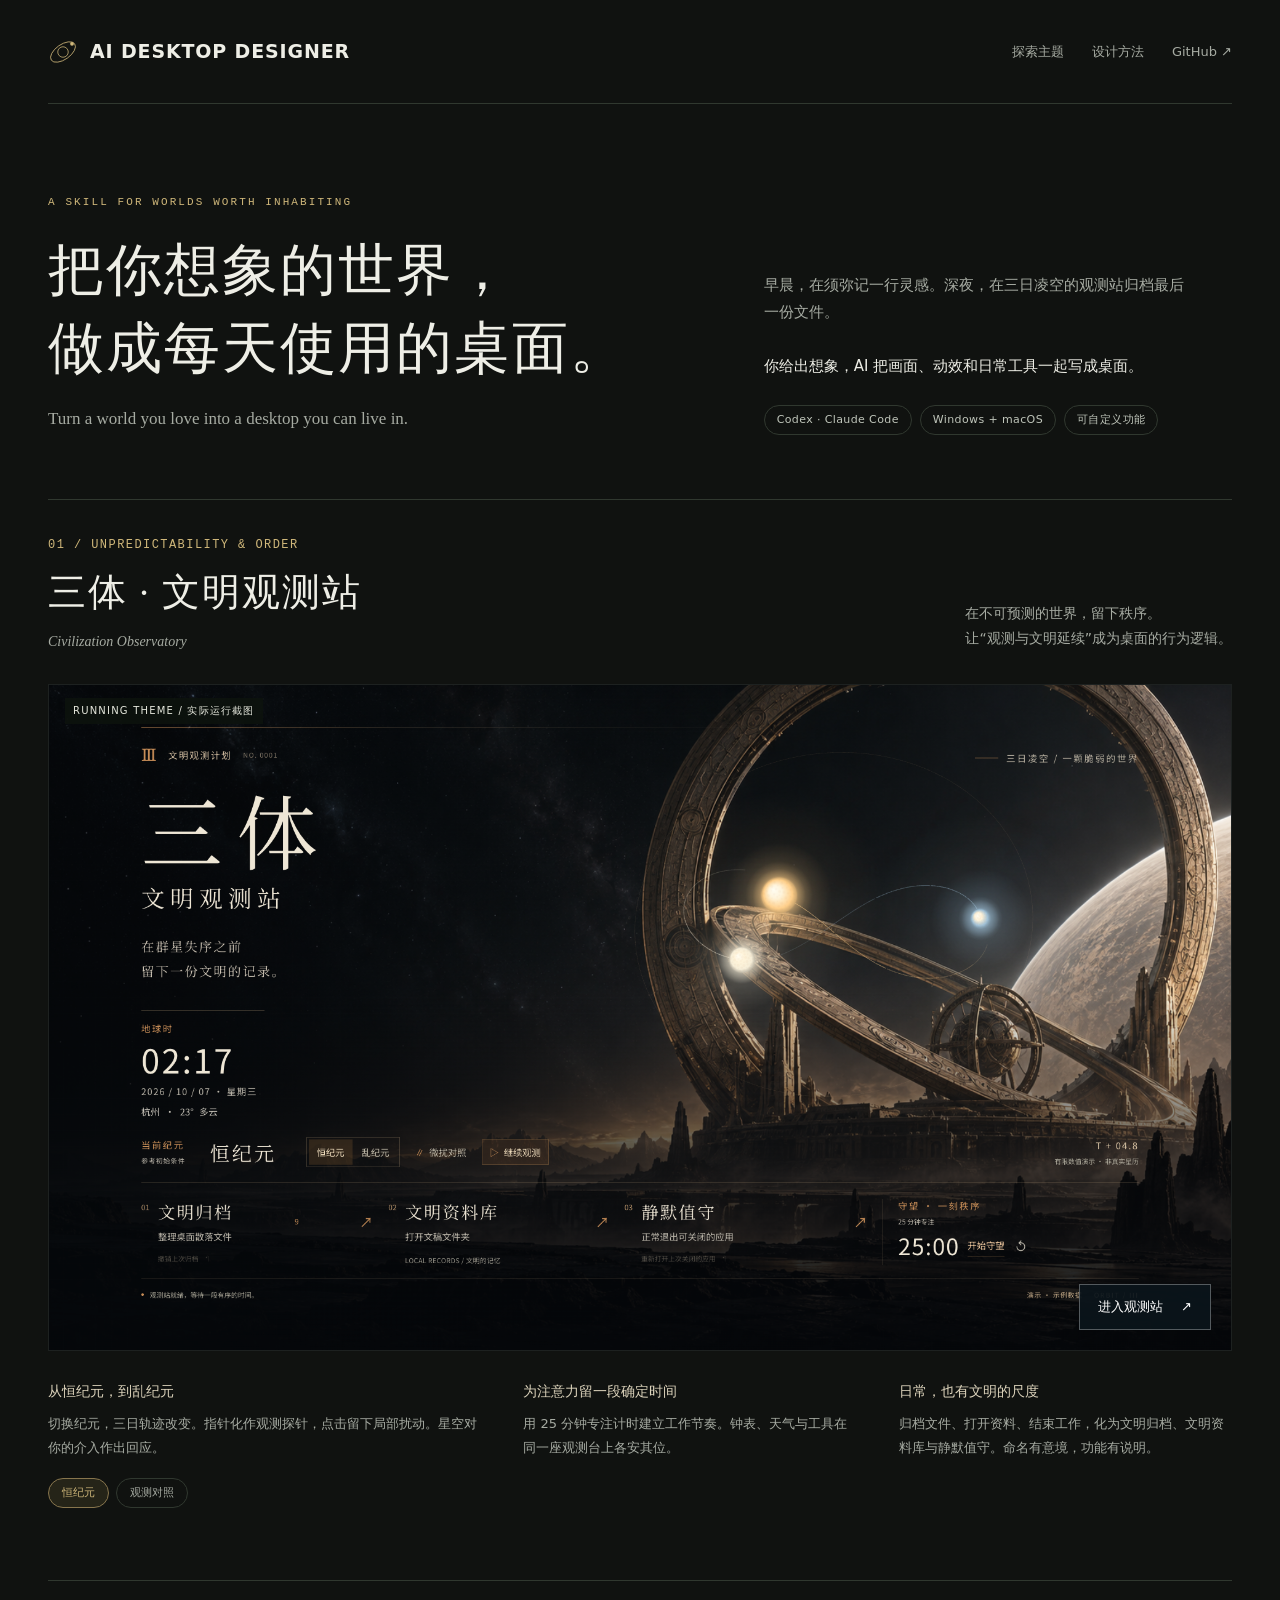
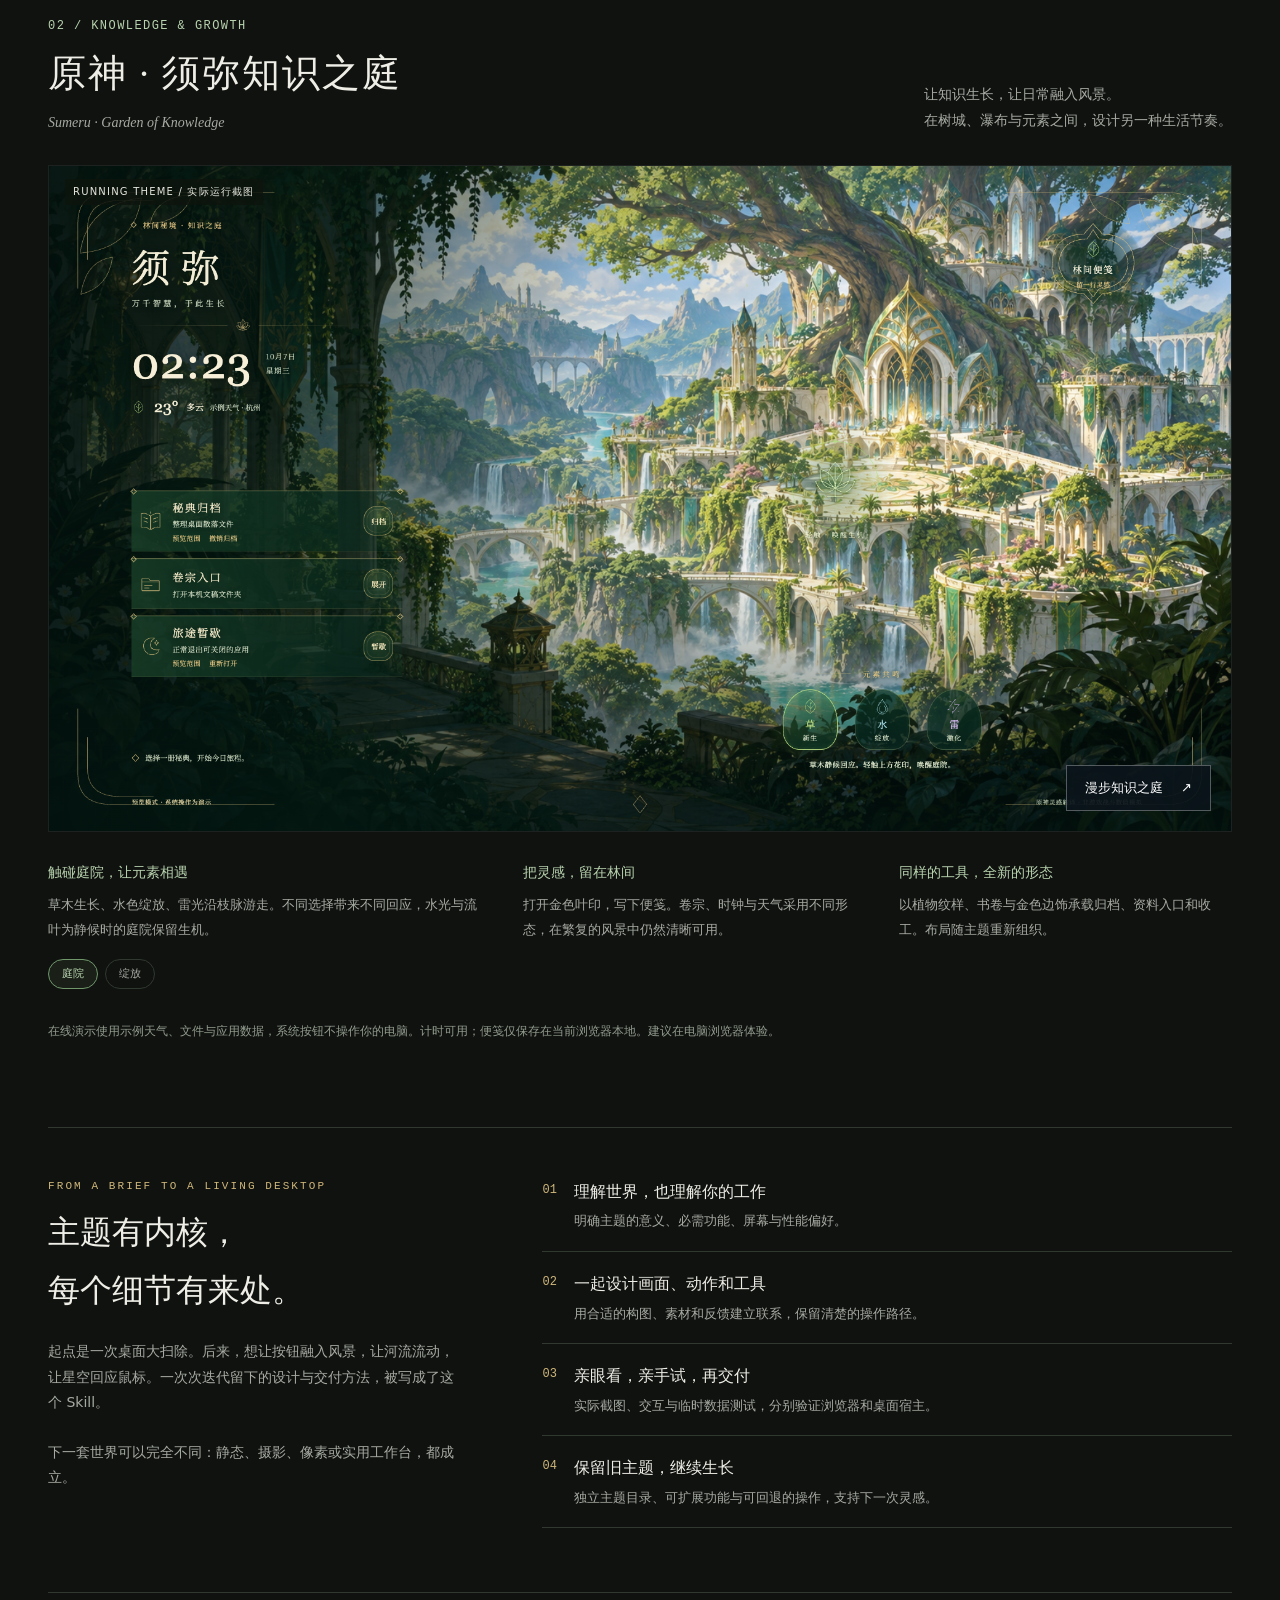
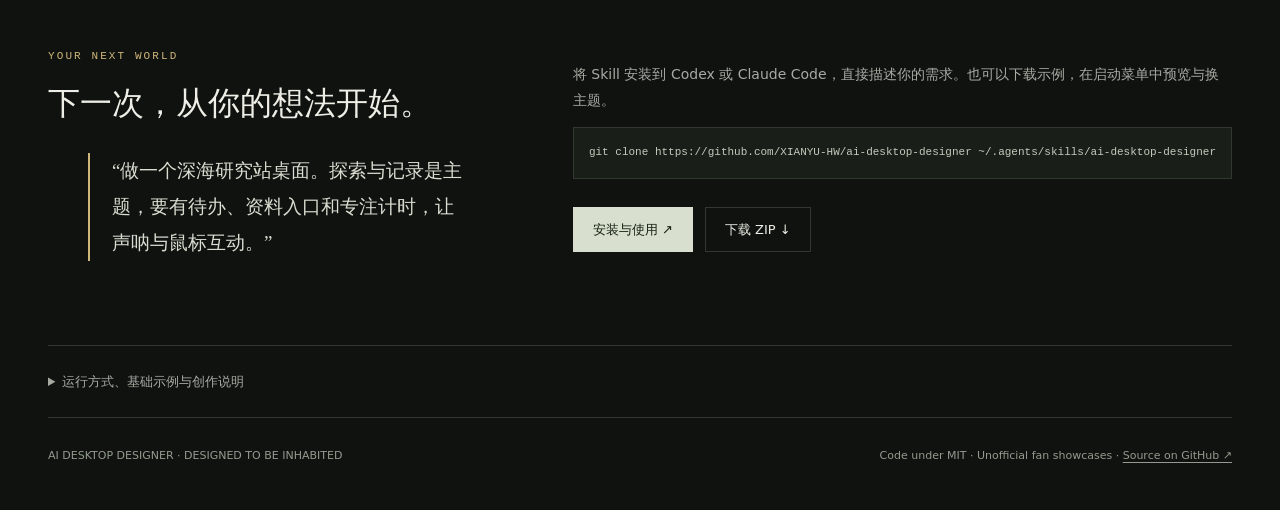
==== commit edc3ee98: "Rename project to AI Desktop Designer" ====
--- a/index.html
+++ b/index.html
@@ -4,15 +4,15 @@
 <meta charset="utf-8">
 <meta name="viewport" content="width=device-width,initial-scale=1">
 <meta name="color-scheme" content="dark">
-<meta name="description" content="Orbit Desktop：把你想象的世界，做成每天使用的桌面。探索三体文明观测站与原神须弥知识之庭，体验融合场景、动效和实用功能的 AI 桌面设计 Skill。">
-<meta property="og:title" content="Orbit Desktop · 让桌面成为一个世界">
+<meta name="description" content="AI Desktop Designer：把你想象的世界，做成每天使用的桌面。探索三体文明观测站与原神须弥知识之庭，体验融合场景、动效和实用功能的 AI 桌面设计 Skill。">
+<meta property="og:title" content="AI Desktop Designer · 让桌面成为一个世界">
 <meta property="og:description" content="三体的观测与秩序，须弥的知识与生长。两套可以亲手操作的桌面世界。">
-<meta property="og:image" content="https://xianyu-hw.github.io/orbit-desktop/themes/genshin-sumeru/preview.png">
-<title>Orbit Desktop · 让桌面成为一个世界</title>
+<meta property="og:image" content="https://xianyu-hw.github.io/ai-desktop-designer/themes/genshin-sumeru/preview.png">
+<title>AI Desktop Designer · 让桌面成为一个世界</title>
 <style>
 :root{color-scheme:dark;--bg:#101210;--fg:#eeeee6;--muted:#a6aba2;--line:#30382f;--gold:#cfb77a;--green:#b8d3ae;font-family:"Segoe UI","PingFang SC","Microsoft YaHei",system-ui,sans-serif;font-synthesis:none}
 *{box-sizing:border-box}html{scroll-behavior:smooth;scroll-padding-top:28px}body{margin:0;background:var(--bg);color:var(--fg);line-height:1.8}a{color:inherit;text-decoration:none}button{font:inherit}a:focus-visible,button:focus-visible{outline:2px solid var(--gold);outline-offset:6px}
-.wrap{width:min(1280px,calc(100% - 96px));margin:auto}nav{height:104px;display:flex;align-items:center;justify-content:space-between;border-bottom:1px solid var(--line);gap:24px}.brand{display:flex;gap:12px;align-items:center;font-weight:650;letter-spacing:.045em;font-size:19px}.brand svg{width:30px;height:30px;color:var(--gold)}.nav-links{display:flex;gap:28px;font-size:13px;color:var(--muted)}
+.wrap{width:min(1280px,calc(100% - 96px));margin:auto}nav{height:104px;display:flex;align-items:center;justify-content:space-between;border-bottom:1px solid var(--line);gap:24px}.brand{display:flex;gap:12px;align-items:center;font-weight:650;letter-spacing:.045em;font-size:19px}.brand svg{width:30px;height:30px;flex-shrink:0;color:var(--gold)}.nav-links{display:flex;gap:28px;font-size:13px;color:var(--muted)}
 .hero{position:relative;padding:90px 0 64px;display:grid;grid-template-columns:1.4fr 1fr;gap:60px;align-items:end}.eyebrow{font:11px/1.5 ui-monospace,SFMono-Regular,Consolas,monospace;letter-spacing:.19em;text-transform:uppercase;color:var(--gold)}h1{font-family:"Songti SC","Noto Serif SC",SimSun,serif;font-weight:500;font-size:clamp(38px,4.4vw,67px);line-height:1.4;letter-spacing:.035em;margin:20px 0 16px}.hero .en{color:var(--muted);font-family:Georgia,serif;font-size:17px;margin:0}.intro{font-size:15px;color:var(--muted);max-width:420px}.intro strong{color:var(--fg);font-weight:500}.tags{display:flex;flex-wrap:wrap;gap:8px;margin-top:25px}.tag{font-size:11px;letter-spacing:.035em;border:1px solid var(--line);border-radius:20px;padding:4px 12px;color:#c0c6bb}
 .chapter{padding:38px 0 72px;border-top:1px solid var(--line)}.chapter-head{display:flex;align-items:flex-end;justify-content:space-between;gap:36px;margin-bottom:28px}.chapter-num{font:12px ui-monospace,SFMono-Regular,monospace;color:var(--gold);letter-spacing:.12em}.chapter h2{font-family:"Songti SC","Noto Serif SC",SimSun,serif;font-size:clamp(27px,3vw,39px);font-weight:500;letter-spacing:.05em;margin:6px 0 0}.chapter .english{font:italic 14px Georgia,serif;color:var(--muted)}.chapter .thesis{max-width:390px;font-size:14px;color:var(--muted);margin:0 0 4px}
 .scene{position:relative;margin:0;background:#090d0c;border:1px solid #ffffff15;overflow:hidden}.scene>a{display:block}.scene img{width:100%;height:auto;aspect-ratio:16/9;object-fit:cover;display:block}.scene .enter{position:absolute;bottom:20px;right:20px;display:flex;align-items:center;gap:18px;border:1px solid #ffffff4d;padding:10px 18px;font-size:13px;background:#0a141be8;color:#fff;transition:background .2s}.scene .enter:hover{background:#293832}.scene small{position:absolute;top:13px;left:16px;font-size:10px;letter-spacing:.12em;text-transform:uppercase;color:#e5e7dc;background:#0d130dcc;padding:4px 8px}
@@ -21,15 +21,15 @@
 .method{padding:50px 0 64px;border-top:1px solid var(--line);display:grid;grid-template-columns:.95fr 1.6fr;gap:85px}.method h2,.start h2{font-family:"Songti SC",SimSun,serif;font-size:32px;font-weight:500;margin:10px 0 20px}.method p{font-size:14px;color:var(--muted)}.steps{margin:0;list-style:none;padding:0;counter-reset:step}.steps li{counter-increment:step;display:grid;grid-template-columns:32px 1fr;border-bottom:1px solid var(--line);padding:18px 0}.steps li:first-child{padding-top:0}.steps li:before{content:"0" counter(step);font:12px ui-monospace,monospace;color:var(--gold);padding-top:5px}.steps h3{font-size:16px;margin:0 0 3px;font-weight:500}.steps p{font-size:13px;margin:0}.start{border-top:1px solid var(--line);padding:55px 0 65px;display:grid;grid-template-columns:1fr 1fr;gap:64px}.start p{color:var(--muted);font-size:14px}.prompt{border-left:2px solid var(--gold);padding:0 0 0 22px;font-family:"Songti SC",SimSun,serif;font-size:19px;line-height:1.9;color:#dadcd0}.links{display:flex;gap:12px;flex-wrap:wrap;margin-top:28px}.button{display:inline-block;padding:10px 19px;border:1px solid var(--line);font-size:13px}.button.primary{background:#d8dfce;color:#152014;border-color:#d8dfce}.start code{font-size:11px;display:block;padding:15px;background:#191e18;overflow:auto;white-space:nowrap;border:1px solid var(--line);color:#c3cbbd}.details{border-top:1px solid var(--line);padding:24px 0}.details summary{font-size:13px;color:var(--muted);cursor:pointer}.details p{font-size:13px;color:var(--muted);max-width:1000px}.details a{color:var(--green);text-decoration:underline;text-underline-offset:4px}
 footer{display:flex;justify-content:space-between;gap:30px;padding:28px 0 44px;border-top:1px solid var(--line);font-size:11px;color:#929b8e}footer a{text-decoration:underline;text-underline-offset:3px}
 @media(max-width:900px){.wrap{width:calc(100% - 40px)}nav{height:80px}.nav-links{gap:15px}.hero{padding:52px 0 40px;grid-template-columns:1fr;gap:15px}.intro{max-width:650px}.chapter-head{align-items:start;gap:20px}.thesis{max-width:290px!important}.world-info{gap:20px}.method,.start{gap:35px}.scene .enter{bottom:12px;right:12px;font-size:11px;padding:6px 12px}}
-@media(max-width:620px){.brand{font-size:14px;white-space:nowrap;gap:8px}.nav-links{white-space:nowrap;font-size:11px;gap:12px}.nav-links a:first-child{display:none}.hero h1{font-size:clamp(25px,6.8vw,37px)}.chapter-head,.world-info,.method,.start{display:block}.chapter .thesis{margin:15px 0 0;max-width:none!important}.world-info>div{margin-bottom:20px}.chapter{padding-bottom:36px}.method{padding:36px 0}.steps{margin-top:30px}.start{padding:36px 0}.start>div+div{margin-top:35px}.scene .enter{position:static;justify-content:center;border:0;border-top:1px solid #ffffff20;background:#182019}.scene small{font-size:8px;top:7px;left:7px}.method h2,.start h2{font-size:28px}footer{display:block}footer div+div{margin-top:12px}}
+@media(max-width:620px){nav{height:auto;min-height:80px;padding:18px 0;flex-wrap:wrap;gap:12px 24px}.brand{font-size:14px;white-space:nowrap;gap:8px}.nav-links{white-space:nowrap;font-size:11px;gap:12px}.nav-links a:first-child{display:none}.hero h1{font-size:clamp(25px,6.8vw,37px)}.chapter-head,.world-info,.method,.start{display:block}.chapter .thesis{margin:15px 0 0;max-width:none!important}.world-info>div{margin-bottom:20px}.chapter{padding-bottom:36px}.method{padding:36px 0}.steps{margin-top:30px}.start{padding:36px 0}.start>div+div{margin-top:35px}.scene .enter{position:static;justify-content:center;border:0;border-top:1px solid #ffffff20;background:#182019}.scene small{font-size:8px;top:7px;left:7px}.method h2,.start h2{font-size:28px}footer{display:block}footer div+div{margin-top:12px}}
 @media(prefers-reduced-motion:reduce){html{scroll-behavior:auto}*{transition:none!important}}
 </style>
 </head>
 <body>
 <div class="wrap">
 <nav aria-label="主导航">
-<a class="brand" href="./"><svg viewBox="0 0 40 40" fill="none" aria-hidden="true"><circle cx="20" cy="20" r="7" stroke="currentColor"/><ellipse cx="20" cy="20" rx="19" ry="10" transform="rotate(-35 20 20)" stroke="currentColor"/><circle cx="32" cy="9" r="2.5" fill="currentColor"/></svg>ORBIT DESKTOP</a>
-<div class="nav-links"><a href="#worlds">探索主题</a><a href="#method">设计方法</a><a href="https://github.com/XIANYU-HW/orbit-desktop">GitHub ↗</a></div>
+<a class="brand" href="./"><svg viewBox="0 0 40 40" fill="none" aria-hidden="true"><circle cx="20" cy="20" r="7" stroke="currentColor"/><ellipse cx="20" cy="20" rx="19" ry="10" transform="rotate(-35 20 20)" stroke="currentColor"/><circle cx="32" cy="9" r="2.5" fill="currentColor"/></svg>AI DESKTOP DESIGNER</a>
+<div class="nav-links"><a href="#worlds">探索主题</a><a href="#method">设计方法</a><a href="https://github.com/XIANYU-HW/ai-desktop-designer">GitHub ↗</a></div>
 </nav>
 <header class="hero">
 <div><div class="eyebrow">A skill for worlds worth inhabiting</div><h1>把你想象的世界，<br>做成每天使用的桌面。</h1><p class="en">Turn a world you love into a desktop you can live in.</p></div>
@@ -61,11 +61,11 @@
 </section>
 <section class="start" id="start">
 <div><div class="eyebrow">Your next world</div><h2>下一次，从你的想法开始。</h2><blockquote class="prompt">“做一个深海研究站桌面。探索与记录是主题，要有待办、资料入口和专注计时，让声呐与鼠标互动。”</blockquote></div>
-<div><p>将 Skill 安装到 Codex 或 Claude Code，直接描述你的需求。也可以下载示例，在启动菜单中预览与换主题。</p><code>git clone https://github.com/XIANYU-HW/orbit-desktop ~/.agents/skills/orbit-desktop</code><div class="links"><a class="button primary" href="https://github.com/XIANYU-HW/orbit-desktop#开始使用">安装与使用 ↗</a><a class="button" href="https://github.com/XIANYU-HW/orbit-desktop/archive/refs/heads/main.zip">下载 ZIP ↓</a></div></div>
+<div><p>将 Skill 安装到 Codex 或 Claude Code，直接描述你的需求。也可以下载示例，在启动菜单中预览与换主题。</p><code>git clone https://github.com/XIANYU-HW/ai-desktop-designer ~/.agents/skills/ai-desktop-designer</code><div class="links"><a class="button primary" href="https://github.com/XIANYU-HW/ai-desktop-designer#开始使用">安装与使用 ↗</a><a class="button" href="https://github.com/XIANYU-HW/ai-desktop-designer/archive/refs/heads/main.zip">下载 ZIP ↓</a></div></div>
 </section>
-<details class="details"><summary>运行方式、基础示例与创作说明</summary><p>桌面宿主：Windows 使用 Lively，macOS 使用 Plash；Linux 可在浏览器预览。本机功能由独立 Python 助手提供。两套主展示的整理与收工会先显示确认，文件整理保留撤销记录；收工只请求正常退出，未保存文档与网页会话由应用处理。复杂输入与性能需在实际宿主验证。</p><p>基础示例仍可体验：<a href="themes/ink-study/?demo=1">墨痕书房</a> · <a href="themes/deep-orbit/?demo=1">深空轨道</a> · <a href="themes/defrag-95/?demo=1">磁盘整理 95</a>。主展示是原创同人演绎，与三体或原神官方无关联；轨迹与元素互动不是科学或游戏规则模拟。<a href="https://github.com/XIANYU-HW/orbit-desktop/blob/main/docs/showcase-art.md">素材来源与生成提示</a> · <a href="https://github.com/XIANYU-HW/orbit-desktop/blob/main/docs/showcase-verification.md">实际验证记录</a>。</p></details>
+<details class="details"><summary>运行方式、基础示例与创作说明</summary><p>桌面宿主：Windows 使用 Lively，macOS 使用 Plash；Linux 可在浏览器预览。本机功能由独立 Python 助手提供。两套主展示的整理与收工会先显示确认，文件整理保留撤销记录；收工只请求正常退出，未保存文档与网页会话由应用处理。复杂输入与性能需在实际宿主验证。</p><p>基础示例仍可体验：<a href="themes/ink-study/?demo=1">墨痕书房</a> · <a href="themes/deep-orbit/?demo=1">深空轨道</a> · <a href="themes/defrag-95/?demo=1">磁盘整理 95</a>。主展示是原创同人演绎，与三体或原神官方无关联；轨迹与元素互动不是科学或游戏规则模拟。<a href="https://github.com/XIANYU-HW/ai-desktop-designer/blob/main/docs/showcase-art.md">素材来源与生成提示</a> · <a href="https://github.com/XIANYU-HW/ai-desktop-designer/blob/main/docs/showcase-verification.md">实际验证记录</a>。</p></details>
 </main>
-<footer><div>ORBIT DESKTOP · DESIGNED TO BE INHABITED</div><div>Code under MIT · Unofficial fan showcases · <a href="https://github.com/XIANYU-HW/orbit-desktop">Source on GitHub ↗</a></div></footer>
+<footer><div>AI DESKTOP DESIGNER · DESIGNED TO BE INHABITED</div><div>Code under MIT · Unofficial fan showcases · <a href="https://github.com/XIANYU-HW/ai-desktop-designer">Source on GitHub ↗</a></div></footer>
 </div>
 <script>
 document.querySelectorAll('[data-image]').forEach(function(button){
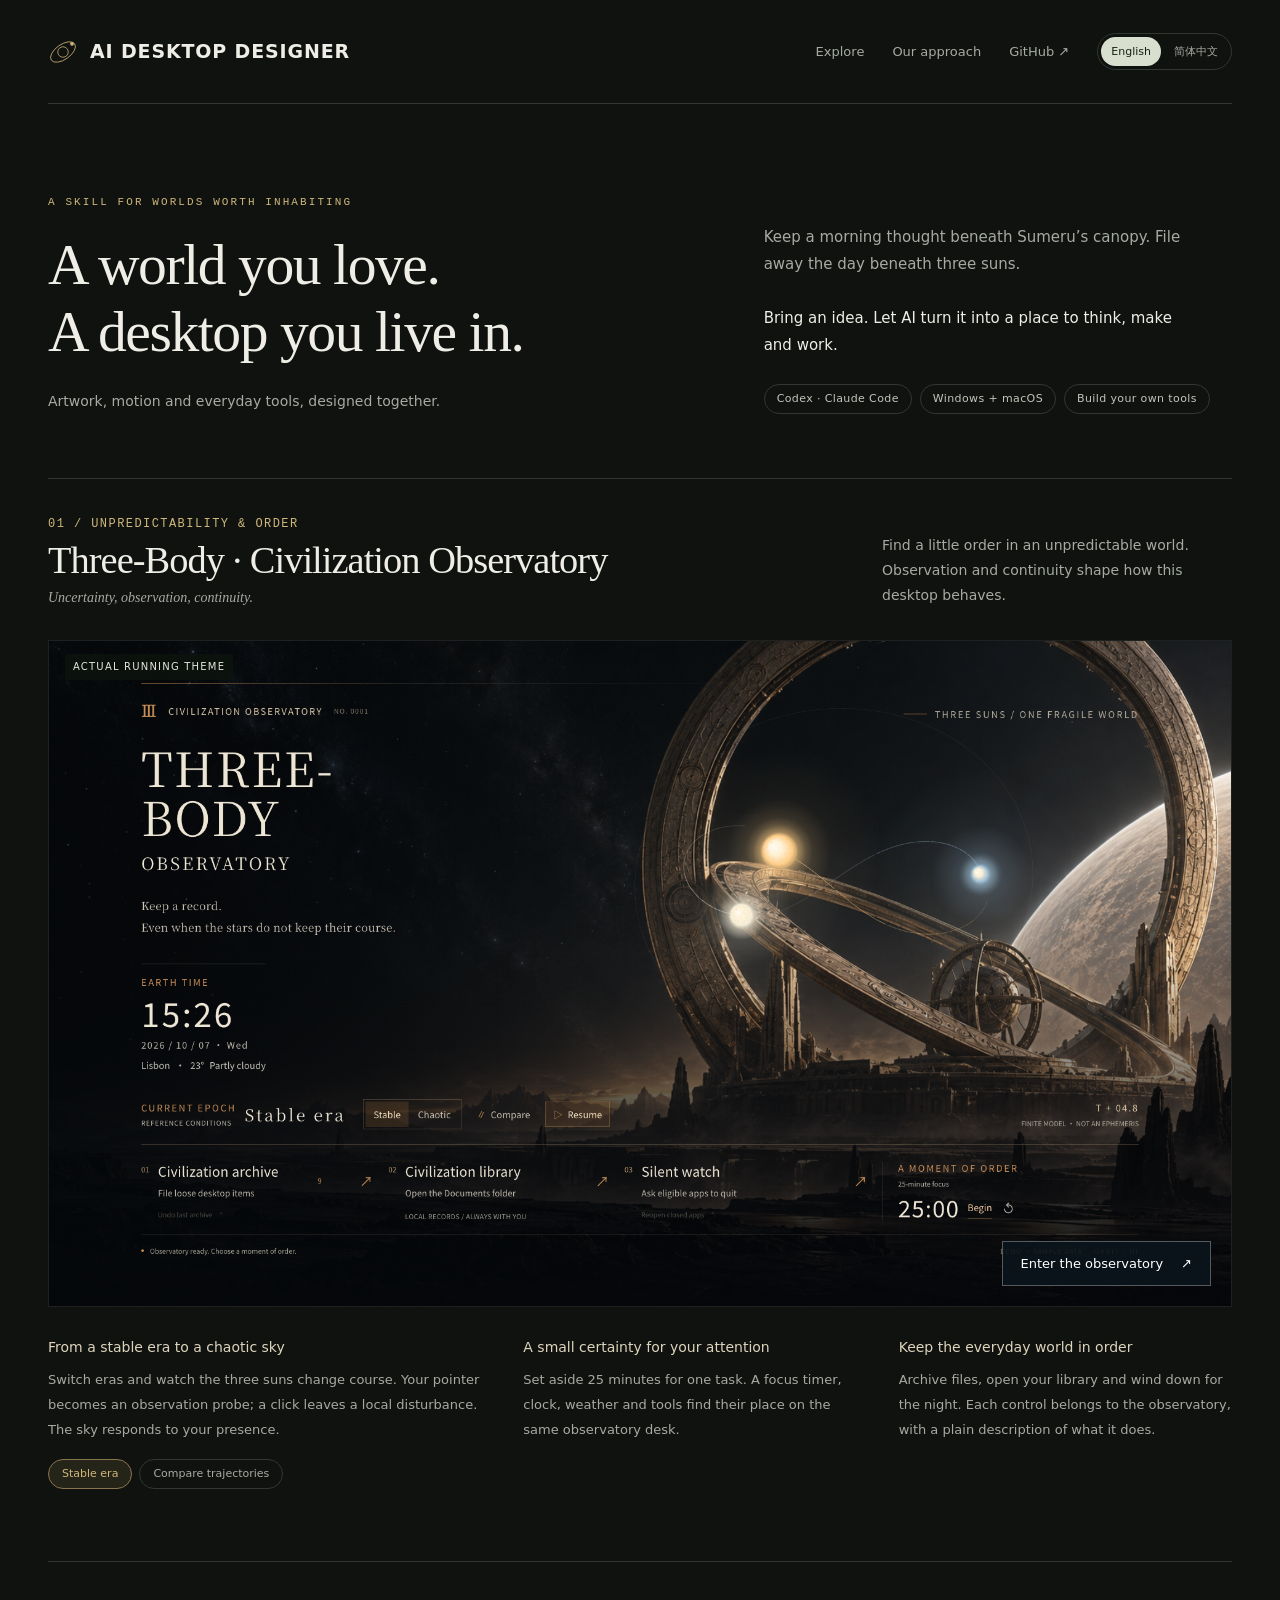
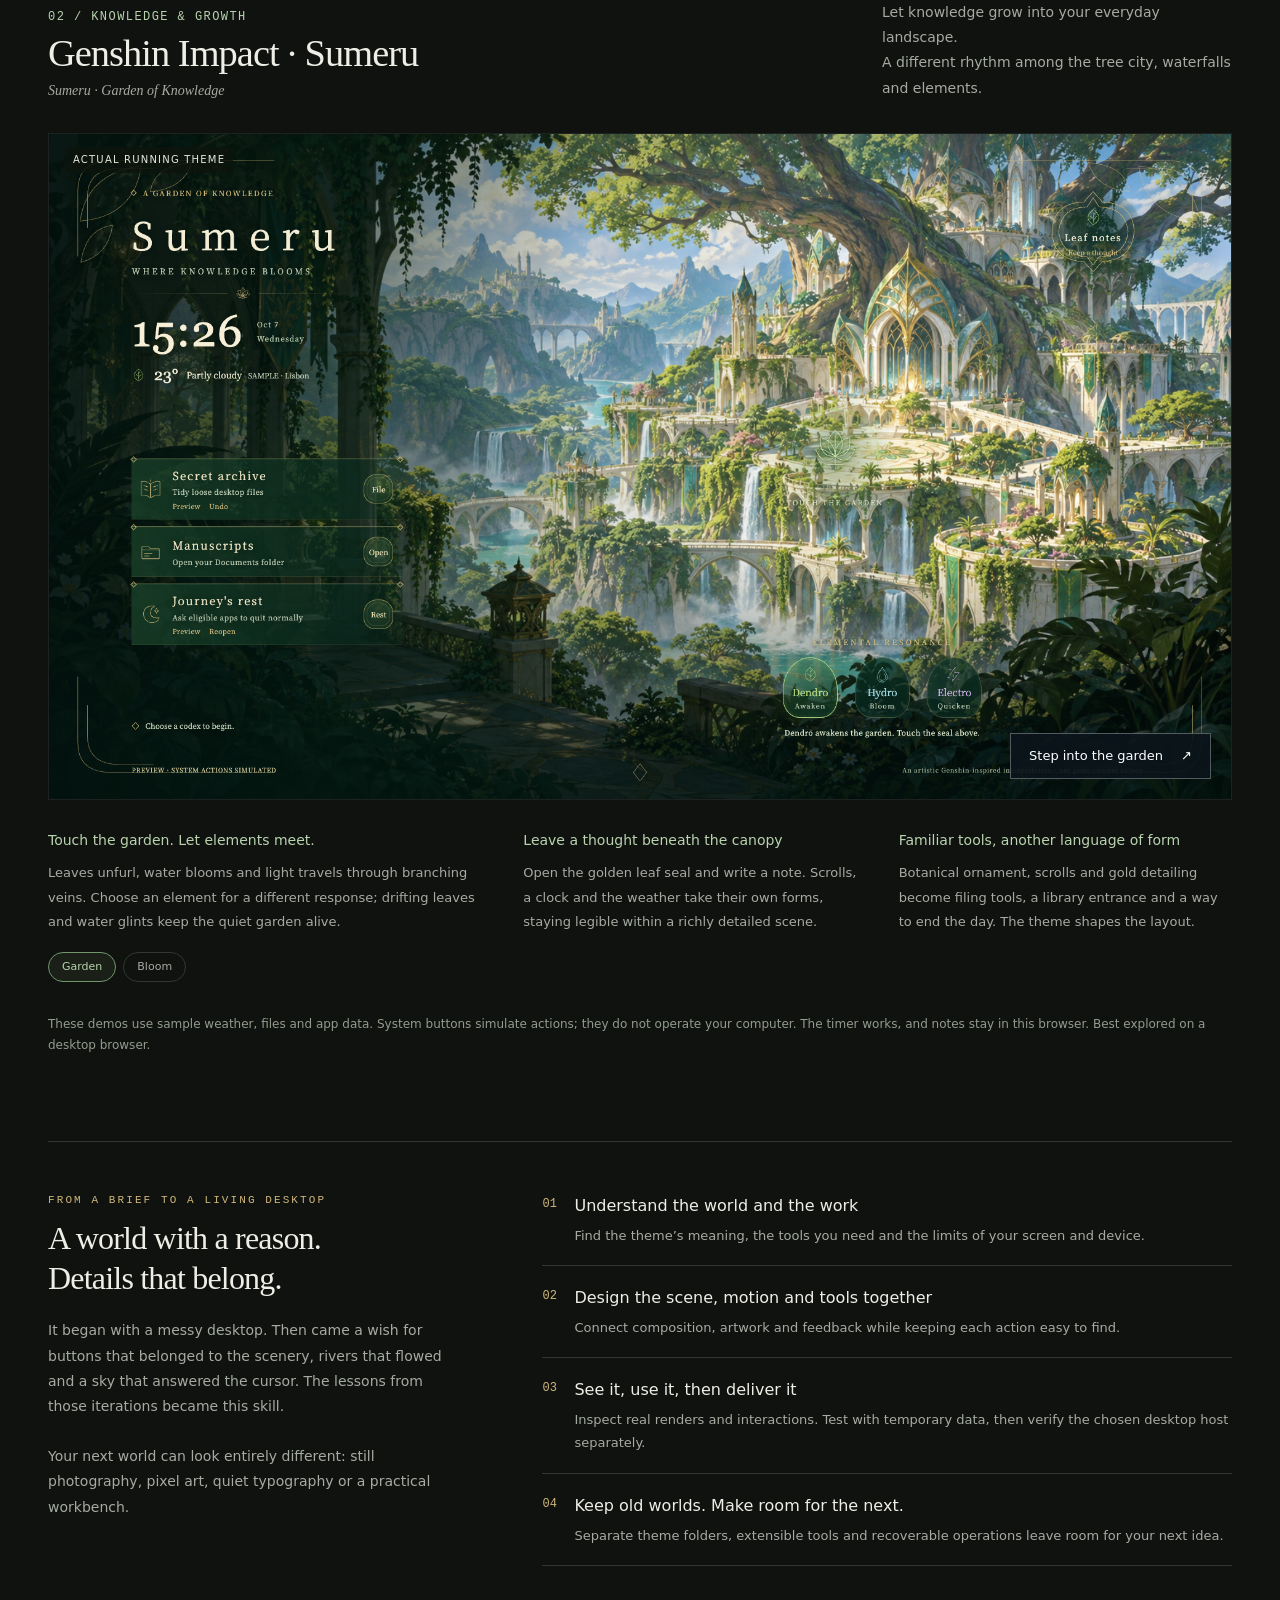
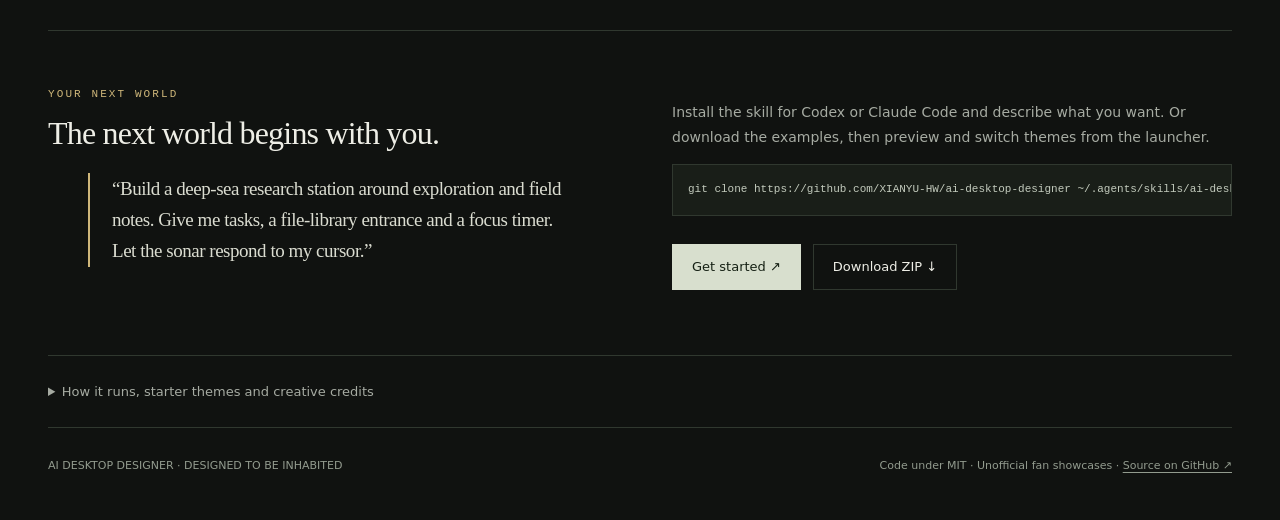
==== commit 0c904ed0: "Make the project English-first with a bilingual interactive showcase" ====
--- a/index.html
+++ b/index.html
@@ -1,18 +1,18 @@
 <!doctype html>
-<html lang="zh-CN">
+<html lang="en">
 <head>
 <meta charset="utf-8">
 <meta name="viewport" content="width=device-width,initial-scale=1">
 <meta name="color-scheme" content="dark">
-<meta name="description" content="AI Desktop Designer：把你想象的世界，做成每天使用的桌面。探索三体文明观测站与原神须弥知识之庭，体验融合场景、动效和实用功能的 AI 桌面设计 Skill。">
-<meta property="og:title" content="AI Desktop Designer · 让桌面成为一个世界">
-<meta property="og:description" content="三体的观测与秩序，须弥的知识与生长。两套可以亲手操作的桌面世界。">
-<meta property="og:image" content="https://xianyu-hw.github.io/ai-desktop-designer/themes/genshin-sumeru/preview.png">
-<title>AI Desktop Designer · 让桌面成为一个世界</title>
+<meta name="description" content="Design a desktop you can live in. An AI skill for Windows and macOS that brings artwork, motion and useful tools together. Explore interactive Three-Body and Genshin Impact worlds.">
+<meta property="og:title" content="AI Desktop Designer · A desktop you can live in">
+<meta property="og:description" content="Observe a three-star sky. Keep a thought beneath Sumeru’s canopy. Two interactive worlds, built around the way you work.">
+<meta property="og:image" content="https://xianyu-hw.github.io/ai-desktop-designer/docs/showcase/genshin-en.png">
+<title>AI Desktop Designer · A desktop you can live in</title>
 <style>
 :root{color-scheme:dark;--bg:#101210;--fg:#eeeee6;--muted:#a6aba2;--line:#30382f;--gold:#cfb77a;--green:#b8d3ae;font-family:"Segoe UI","PingFang SC","Microsoft YaHei",system-ui,sans-serif;font-synthesis:none}
 *{box-sizing:border-box}html{scroll-behavior:smooth;scroll-padding-top:28px}body{margin:0;background:var(--bg);color:var(--fg);line-height:1.8}a{color:inherit;text-decoration:none}button{font:inherit}a:focus-visible,button:focus-visible{outline:2px solid var(--gold);outline-offset:6px}
-.wrap{width:min(1280px,calc(100% - 96px));margin:auto}nav{height:104px;display:flex;align-items:center;justify-content:space-between;border-bottom:1px solid var(--line);gap:24px}.brand{display:flex;gap:12px;align-items:center;font-weight:650;letter-spacing:.045em;font-size:19px}.brand svg{width:30px;height:30px;flex-shrink:0;color:var(--gold)}.nav-links{display:flex;gap:28px;font-size:13px;color:var(--muted)}
+.wrap{width:min(1280px,calc(100% - 96px));margin:auto}nav{min-height:104px;padding:24px 0;flex-wrap:wrap;display:flex;align-items:center;justify-content:space-between;border-bottom:1px solid var(--line);gap:24px}.brand{display:flex;flex-shrink:0;gap:12px;align-items:center;font-weight:650;letter-spacing:.045em;font-size:19px}.brand svg{width:30px;height:30px;flex-shrink:0;color:var(--gold)}.nav-links{display:flex;gap:28px;font-size:13px;color:var(--muted)}
 .hero{position:relative;padding:90px 0 64px;display:grid;grid-template-columns:1.4fr 1fr;gap:60px;align-items:end}.eyebrow{font:11px/1.5 ui-monospace,SFMono-Regular,Consolas,monospace;letter-spacing:.19em;text-transform:uppercase;color:var(--gold)}h1{font-family:"Songti SC","Noto Serif SC",SimSun,serif;font-weight:500;font-size:clamp(38px,4.4vw,67px);line-height:1.4;letter-spacing:.035em;margin:20px 0 16px}.hero .en{color:var(--muted);font-family:Georgia,serif;font-size:17px;margin:0}.intro{font-size:15px;color:var(--muted);max-width:420px}.intro strong{color:var(--fg);font-weight:500}.tags{display:flex;flex-wrap:wrap;gap:8px;margin-top:25px}.tag{font-size:11px;letter-spacing:.035em;border:1px solid var(--line);border-radius:20px;padding:4px 12px;color:#c0c6bb}
 .chapter{padding:38px 0 72px;border-top:1px solid var(--line)}.chapter-head{display:flex;align-items:flex-end;justify-content:space-between;gap:36px;margin-bottom:28px}.chapter-num{font:12px ui-monospace,SFMono-Regular,monospace;color:var(--gold);letter-spacing:.12em}.chapter h2{font-family:"Songti SC","Noto Serif SC",SimSun,serif;font-size:clamp(27px,3vw,39px);font-weight:500;letter-spacing:.05em;margin:6px 0 0}.chapter .english{font:italic 14px Georgia,serif;color:var(--muted)}.chapter .thesis{max-width:390px;font-size:14px;color:var(--muted);margin:0 0 4px}
 .scene{position:relative;margin:0;background:#090d0c;border:1px solid #ffffff15;overflow:hidden}.scene>a{display:block}.scene img{width:100%;height:auto;aspect-ratio:16/9;object-fit:cover;display:block}.scene .enter{position:absolute;bottom:20px;right:20px;display:flex;align-items:center;gap:18px;border:1px solid #ffffff4d;padding:10px 18px;font-size:13px;background:#0a141be8;color:#fff;transition:background .2s}.scene .enter:hover{background:#293832}.scene small{position:absolute;top:13px;left:16px;font-size:10px;letter-spacing:.12em;text-transform:uppercase;color:#e5e7dc;background:#0d130dcc;padding:4px 8px}
@@ -20,61 +20,58 @@
 .garden .chapter-num{color:var(--green)}.garden .world-info h3{color:var(--green)}.garden .mode-switch button[aria-pressed=true]{color:var(--green);border-color:#6f976a;background:#54734526}.note{font-size:12px;color:#929c8d;padding-top:20px}
 .method{padding:50px 0 64px;border-top:1px solid var(--line);display:grid;grid-template-columns:.95fr 1.6fr;gap:85px}.method h2,.start h2{font-family:"Songti SC",SimSun,serif;font-size:32px;font-weight:500;margin:10px 0 20px}.method p{font-size:14px;color:var(--muted)}.steps{margin:0;list-style:none;padding:0;counter-reset:step}.steps li{counter-increment:step;display:grid;grid-template-columns:32px 1fr;border-bottom:1px solid var(--line);padding:18px 0}.steps li:first-child{padding-top:0}.steps li:before{content:"0" counter(step);font:12px ui-monospace,monospace;color:var(--gold);padding-top:5px}.steps h3{font-size:16px;margin:0 0 3px;font-weight:500}.steps p{font-size:13px;margin:0}.start{border-top:1px solid var(--line);padding:55px 0 65px;display:grid;grid-template-columns:1fr 1fr;gap:64px}.start p{color:var(--muted);font-size:14px}.prompt{border-left:2px solid var(--gold);padding:0 0 0 22px;font-family:"Songti SC",SimSun,serif;font-size:19px;line-height:1.9;color:#dadcd0}.links{display:flex;gap:12px;flex-wrap:wrap;margin-top:28px}.button{display:inline-block;padding:10px 19px;border:1px solid var(--line);font-size:13px}.button.primary{background:#d8dfce;color:#152014;border-color:#d8dfce}.start code{font-size:11px;display:block;padding:15px;background:#191e18;overflow:auto;white-space:nowrap;border:1px solid var(--line);color:#c3cbbd}.details{border-top:1px solid var(--line);padding:24px 0}.details summary{font-size:13px;color:var(--muted);cursor:pointer}.details p{font-size:13px;color:var(--muted);max-width:1000px}.details a{color:var(--green);text-decoration:underline;text-underline-offset:4px}
 footer{display:flex;justify-content:space-between;gap:30px;padding:28px 0 44px;border-top:1px solid var(--line);font-size:11px;color:#929b8e}footer a{text-decoration:underline;text-underline-offset:3px}
-@media(max-width:900px){.wrap{width:calc(100% - 40px)}nav{height:80px}.nav-links{gap:15px}.hero{padding:52px 0 40px;grid-template-columns:1fr;gap:15px}.intro{max-width:650px}.chapter-head{align-items:start;gap:20px}.thesis{max-width:290px!important}.world-info{gap:20px}.method,.start{gap:35px}.scene .enter{bottom:12px;right:12px;font-size:11px;padding:6px 12px}}
+@media(max-width:900px){.wrap{width:calc(100% - 40px)}nav{min-height:80px}.nav-links{gap:15px}.hero{padding:52px 0 40px;grid-template-columns:1fr;gap:15px}.intro{max-width:650px}.chapter-head{align-items:start;gap:20px}.thesis{max-width:290px!important}.world-info{gap:20px}.method,.start{gap:35px}.scene .enter{bottom:12px;right:12px;font-size:11px;padding:6px 12px}}
 @media(max-width:620px){nav{height:auto;min-height:80px;padding:18px 0;flex-wrap:wrap;gap:12px 24px}.brand{font-size:14px;white-space:nowrap;gap:8px}.nav-links{white-space:nowrap;font-size:11px;gap:12px}.nav-links a:first-child{display:none}.hero h1{font-size:clamp(25px,6.8vw,37px)}.chapter-head,.world-info,.method,.start{display:block}.chapter .thesis{margin:15px 0 0;max-width:none!important}.world-info>div{margin-bottom:20px}.chapter{padding-bottom:36px}.method{padding:36px 0}.steps{margin-top:30px}.start{padding:36px 0}.start>div+div{margin-top:35px}.scene .enter{position:static;justify-content:center;border:0;border-top:1px solid #ffffff20;background:#182019}.scene small{font-size:8px;top:7px;left:7px}.method h2,.start h2{font-size:28px}footer{display:block}footer div+div{margin-top:12px}}
 @media(prefers-reduced-motion:reduce){html{scroll-behavior:auto}*{transition:none!important}}
+
+.nav-right{display:flex;gap:28px;align-items:center;flex-wrap:wrap}.language-switch{display:flex;align-items:center;gap:3px;border:1px solid var(--line);border-radius:99px;padding:3px}.language-switch button{font-size:11px;white-space:nowrap;border:0;border-radius:99px;background:transparent;color:var(--muted);padding:5px 10px;cursor:pointer}.language-switch button[aria-pressed=true]{background:#d8dfce;color:#152014}.hero>div,.start>div{min-width:0}html[lang=en] h1,html[lang=en] h2,html[lang=en] .prompt{font-family:Georgia,"Times New Roman",serif;letter-spacing:-.025em}html[lang=en] h1{font-size:clamp(37px,4.5vw,65px);line-height:1.18}html[lang=en] .chapter h2{line-height:1.2;font-size:clamp(29px,3vw,40px)}html[lang=en] .chapter-head>div{max-width:720px}html[lang=en] .hero .en{font-family:inherit;font-size:14px;line-height:1.7;margin-top:24px}.chapter .thesis{flex:0 1 350px}html[lang=en] .method h2,html[lang=en] .start h2{line-height:1.25}html[lang=en] .prompt{line-height:1.65}
+@media(max-width:900px){.nav-right{gap:16px}.nav-links{gap:15px}.hero{gap:26px}}
+@media(max-width:620px){.nav-right{width:100%;justify-content:space-between;gap:12px}.nav-links{gap:12px}.language-switch button{padding:4px 8px;font-size:10px}html[lang=en] h1{font-size:clamp(32px,7.4vw,43px)}html[lang=en] .chapter h2{font-size:30px}}
 </style>
 </head>
 <body>
 <div class="wrap">
-<nav aria-label="主导航">
+<nav aria-label="Main navigation" data-zh-aria="主导航">
 <a class="brand" href="./"><svg viewBox="0 0 40 40" fill="none" aria-hidden="true"><circle cx="20" cy="20" r="7" stroke="currentColor"/><ellipse cx="20" cy="20" rx="19" ry="10" transform="rotate(-35 20 20)" stroke="currentColor"/><circle cx="32" cy="9" r="2.5" fill="currentColor"/></svg>AI DESKTOP DESIGNER</a>
-<div class="nav-links"><a href="#worlds">探索主题</a><a href="#method">设计方法</a><a href="https://github.com/XIANYU-HW/ai-desktop-designer">GitHub ↗</a></div>
+<div class="nav-right"><div class="nav-links"><a href="#worlds"><span data-i18n="nav-worlds">Explore</span></a><a href="#method"><span data-i18n="nav-method">Our approach</span></a><a href="https://github.com/XIANYU-HW/ai-desktop-designer">GitHub ↗</a></div><div class="language-switch" role="group" aria-label="Language / 语言"><button type="button" data-set-lang="en" lang="en" aria-pressed="true">English</button><button type="button" data-set-lang="zh-CN" lang="zh-CN" aria-pressed="false">简体中文</button></div></div>
 </nav>
 <header class="hero">
-<div><div class="eyebrow">A skill for worlds worth inhabiting</div><h1>把你想象的世界，<br>做成每天使用的桌面。</h1><p class="en">Turn a world you love into a desktop you can live in.</p></div>
-<div><p class="intro">早晨，在须弥记一行灵感。深夜，在三日凌空的观测站归档最后一份文件。<br><br><strong>你给出想象，AI 把画面、动效和日常工具一起写成桌面。</strong></p><div class="tags"><span class="tag">Codex · Claude Code</span><span class="tag">Windows + macOS</span><span class="tag">可自定义功能</span></div></div>
+<div><div class="eyebrow">A skill for worlds worth inhabiting</div><h1><span data-i18n="hero-title">A world you love.<br>A desktop you live in.</span></h1><p class="en"><span data-i18n="hero-subtitle">Artwork, motion and everyday tools, designed together.</span></p></div>
+<div><p class="intro"><span data-i18n="hero-intro">Keep a morning thought beneath Sumeru’s canopy. File away the day beneath three suns.<br><br><strong>Bring an idea. Let AI turn it into a place to think, make and work.</strong></span></p><div class="tags"><span class="tag">Codex · Claude Code</span><span class="tag">Windows + macOS</span><span class="tag"><span data-i18n="custom-tools">Build your own tools</span></span></div></div>
 </header>
 <main id="worlds">
 <section class="chapter cosmos" aria-labelledby="cosmos-title">
-<div class="chapter-head"><div><div class="chapter-num">01 / UNPREDICTABILITY & ORDER</div><h2 id="cosmos-title">三体 · 文明观测站</h2><span class="english">Civilization Observatory</span></div><p class="thesis">在不可预测的世界，留下秩序。<br>让“观测与文明延续”成为桌面的行为逻辑。</p></div>
-<figure class="scene"><a href="themes/threebody-observatory/?demo=1&lang=zh-CN" aria-label="打开三体互动演示"><img id="cosmos-image" src="themes/threebody-observatory/preview.png" alt="三体主题运行画面：青铜观测环、三日轨迹、专注计时与文明工具" width="1920" height="1080" fetchpriority="high"></a><small>Running theme / 实际运行截图</small><a class="enter" href="themes/threebody-observatory/?demo=1&lang=zh-CN">进入观测站 <span>↗</span></a></figure>
+<div class="chapter-head"><div><div class="chapter-num">01 / UNPREDICTABILITY & ORDER</div><h2 id="cosmos-title"><span data-i18n="cosmos-title">Three-Body · Civilization Observatory</span></h2><span class="english"><span data-i18n="cosmos-subtitle">Uncertainty, observation, continuity.</span></span></div><p class="thesis"><span data-i18n="cosmos-thesis">Find a little order in an unpredictable world.<br>Observation and continuity shape how this desktop behaves.</span></p></div>
+<figure class="scene"><a href="themes/threebody-observatory/?demo=1&lang=en" aria-label="Open the Three-Body interactive demo" data-zh-aria="打开三体互动演示"><img id="cosmos-image" src="docs/showcase/threebody-en.png" alt="Running Three-Body theme: bronze observatory rings, three suns, a focus timer and archive tools" data-zh-alt="三体主题运行画面：青铜观测环、三日轨迹、专注计时与文明工具" width="1920" height="1080" fetchpriority="high"></a><small><span data-i18n="screenshot-label">Actual running theme</span></small><a class="enter" href="themes/threebody-observatory/?demo=1&lang=en"><span data-i18n="cosmos-enter">Enter the observatory </span><span>↗</span></a></figure>
 <div class="world-info">
-<div><h3>从恒纪元，到乱纪元</h3><p>切换纪元，三日轨迹改变。指针化作观测探针，点击留下局部扰动。星空对你的介入作出回应。</p><div class="mode-switch" aria-label="三体展示画面"><button data-image="cosmos-image" data-src="themes/threebody-observatory/preview.png" aria-pressed="true">恒纪元</button><button data-image="cosmos-image" data-src="docs/showcase/threebody-comparison.png" aria-pressed="false">观测对照</button></div></div>
-<div><h3>为注意力留一段确定时间</h3><p>用 25 分钟专注计时建立工作节奏。钟表、天气与工具在同一座观测台上各安其位。</p></div>
-<div><h3>日常，也有文明的尺度</h3><p>归档文件、打开资料、结束工作，化为文明归档、文明资料库与静默值守。命名有意境，功能有说明。</p></div>
+<div><h3><span data-i18n="cosmos-eras">From a stable era to a chaotic sky</span></h3><p><span data-i18n="cosmos-eras-body">Switch eras and watch the three suns change course. Your pointer becomes an observation probe; a click leaves a local disturbance. The sky responds to your presence.</span></p><div class="mode-switch" aria-label="Three-Body preview states" data-zh-aria="三体展示画面"><button data-image="cosmos-image" data-src="docs/showcase/threebody-en.png" data-src-en="docs/showcase/threebody-en.png" data-src-zh="themes/threebody-observatory/preview.png" aria-pressed="true"><span data-i18n="cosmos-stable">Stable era</span></button><button data-image="cosmos-image" data-src="docs/showcase/threebody-comparison-en.png" data-src-en="docs/showcase/threebody-comparison-en.png" data-src-zh="docs/showcase/threebody-comparison.png" aria-pressed="false"><span data-i18n="cosmos-compare">Compare trajectories</span></button></div></div>
+<div><h3><span data-i18n="cosmos-focus">A small certainty for your attention</span></h3><p><span data-i18n="cosmos-focus-body">Set aside 25 minutes for one task. A focus timer, clock, weather and tools find their place on the same observatory desk.</span></p></div>
+<div><h3><span data-i18n="cosmos-tools">Keep the everyday world in order</span></h3><p><span data-i18n="cosmos-tools-body">Archive files, open your library and wind down for the night. Each control belongs to the observatory, with a plain description of what it does.</span></p></div>
 </div>
 </section>
 <section class="chapter garden" aria-labelledby="garden-title">
-<div class="chapter-head"><div><div class="chapter-num">02 / KNOWLEDGE & GROWTH</div><h2 id="garden-title">原神 · 须弥知识之庭</h2><span class="english">Sumeru · Garden of Knowledge</span></div><p class="thesis">让知识生长，让日常融入风景。<br>在树城、瀑布与元素之间，设计另一种生活节奏。</p></div>
-<figure class="scene"><a href="themes/genshin-sumeru/?demo=1&lang=zh-CN" aria-label="打开须弥互动演示"><img id="garden-image" src="themes/genshin-sumeru/preview.png" alt="须弥主题运行画面：树城瀑布、金色植物纹样、林间便笺与卷宗工具" width="1920" height="1080" loading="lazy"></a><small>Running theme / 实际运行截图</small><a class="enter" href="themes/genshin-sumeru/?demo=1&lang=zh-CN">漫步知识之庭 <span>↗</span></a></figure>
+<div class="chapter-head"><div><div class="chapter-num">02 / KNOWLEDGE & GROWTH</div><h2 id="garden-title"><span data-i18n="garden-title">Genshin Impact · Sumeru</span></h2><span class="english">Sumeru · Garden of Knowledge</span></div><p class="thesis"><span data-i18n="garden-thesis">Let knowledge grow into your everyday landscape.<br>A different rhythm among the tree city, waterfalls and elements.</span></p></div>
+<figure class="scene"><a href="themes/genshin-sumeru/?demo=1&lang=en" aria-label="Open the Sumeru interactive demo" data-zh-aria="打开须弥互动演示"><img id="garden-image" src="docs/showcase/genshin-en.png" alt="Running Sumeru theme: tree city and waterfalls, botanical gold detailing, leaf notes and scroll tools" data-zh-alt="须弥主题运行画面：树城瀑布、金色植物纹样、林间便笺与卷宗工具" width="1920" height="1080" loading="lazy"></a><small><span data-i18n="screenshot-label">Actual running theme</span></small><a class="enter" href="themes/genshin-sumeru/?demo=1&lang=en"><span data-i18n="garden-enter">Step into the garden </span><span>↗</span></a></figure>
 <div class="world-info">
-<div><h3>触碰庭院，让元素相遇</h3><p>草木生长、水色绽放、雷光沿枝脉游走。不同选择带来不同回应，水光与流叶为静候时的庭院保留生机。</p><div class="mode-switch" aria-label="须弥展示画面"><button data-image="garden-image" data-src="themes/genshin-sumeru/preview.png" aria-pressed="true">庭院</button><button data-image="garden-image" data-src="docs/showcase/genshin-bloom.png" aria-pressed="false">绽放</button></div></div>
-<div><h3>把灵感，留在林间</h3><p>打开金色叶印，写下便笺。卷宗、时钟与天气采用不同形态，在繁复的风景中仍然清晰可用。</p></div>
-<div><h3>同样的工具，全新的形态</h3><p>以植物纹样、书卷与金色边饰承载归档、资料入口和收工。布局随主题重新组织。</p></div>
+<div><h3><span data-i18n="garden-elements">Touch the garden. Let elements meet.</span></h3><p><span data-i18n="garden-elements-body">Leaves unfurl, water blooms and light travels through branching veins. Choose an element for a different response; drifting leaves and water glints keep the quiet garden alive.</span></p><div class="mode-switch" aria-label="Sumeru preview states" data-zh-aria="须弥展示画面"><button data-image="garden-image" data-src="docs/showcase/genshin-en.png" data-src-en="docs/showcase/genshin-en.png" data-src-zh="themes/genshin-sumeru/preview.png" aria-pressed="true"><span data-i18n="garden-mode">Garden</span></button><button data-image="garden-image" data-src="docs/showcase/genshin-bloom-en.png" data-src-en="docs/showcase/genshin-bloom-en.png" data-src-zh="docs/showcase/genshin-bloom.png" aria-pressed="false"><span data-i18n="garden-bloom">Bloom</span></button></div></div>
+<div><h3><span data-i18n="garden-note">Leave a thought beneath the canopy</span></h3><p><span data-i18n="garden-note-body">Open the golden leaf seal and write a note. Scrolls, a clock and the weather take their own forms, staying legible within a richly detailed scene.</span></p></div>
+<div><h3><span data-i18n="garden-tools">Familiar tools, another language of form</span></h3><p><span data-i18n="garden-tools-body">Botanical ornament, scrolls and gold detailing become filing tools, a library entrance and a way to end the day. The theme shapes the layout.</span></p></div>
 </div>
-<p class="note">在线演示使用示例天气、文件与应用数据，系统按钮不操作你的电脑。计时可用；便笺仅保存在当前浏览器本地。建议在电脑浏览器体验。</p>
+<p class="note"><span data-i18n="demo-note">These demos use sample weather, files and app data. System buttons simulate actions; they do not operate your computer. The timer works, and notes stay in this browser. Best explored on a desktop browser.</span></p>
 </section>
 <section id="method" class="method">
-<div><div class="eyebrow">From a brief to a living desktop</div><h2>主题有内核，<br>每个细节有来处。</h2><p>起点是一次桌面大扫除。后来，想让按钮融入风景，让河流流动，让星空回应鼠标。一次次迭代留下的设计与交付方法，被写成了这个 Skill。<br><br>下一套世界可以完全不同：静态、摄影、像素或实用工作台，都成立。</p></div>
-<ol class="steps"><li><div><h3>理解世界，也理解你的工作</h3><p>明确主题的意义、必需功能、屏幕与性能偏好。</p></div></li><li><div><h3>一起设计画面、动作和工具</h3><p>用合适的构图、素材和反馈建立联系，保留清楚的操作路径。</p></div></li><li><div><h3>亲眼看，亲手试，再交付</h3><p>实际截图、交互与临时数据测试，分别验证浏览器和桌面宿主。</p></div></li><li><div><h3>保留旧主题，继续生长</h3><p>独立主题目录、可扩展功能与可回退的操作，支持下一次灵感。</p></div></li></ol>
+<div><div class="eyebrow">From a brief to a living desktop</div><h2><span data-i18n="method-title">A world with a reason.<br>Details that belong.</span></h2><p><span data-i18n="method-story">It began with a messy desktop. Then came a wish for buttons that belonged to the scenery, rivers that flowed and a sky that answered the cursor. The lessons from those iterations became this skill.<br><br>Your next world can look entirely different: still photography, pixel art, quiet typography or a practical workbench.</span></p></div>
+<ol class="steps"><li><div><h3><span data-i18n="step-one">Understand the world and the work</span></h3><p><span data-i18n="step-one-body">Find the theme’s meaning, the tools you need and the limits of your screen and device.</span></p></div></li><li><div><h3><span data-i18n="step-two">Design the scene, motion and tools together</span></h3><p><span data-i18n="step-two-body">Connect composition, artwork and feedback while keeping each action easy to find.</span></p></div></li><li><div><h3><span data-i18n="step-three">See it, use it, then deliver it</span></h3><p><span data-i18n="step-three-body">Inspect real renders and interactions. Test with temporary data, then verify the chosen desktop host separately.</span></p></div></li><li><div><h3><span data-i18n="step-four">Keep old worlds. Make room for the next.</span></h3><p><span data-i18n="step-four-body">Separate theme folders, extensible tools and recoverable operations leave room for your next idea.</span></p></div></li></ol>
 </section>
 <section class="start" id="start">
-<div><div class="eyebrow">Your next world</div><h2>下一次，从你的想法开始。</h2><blockquote class="prompt">“做一个深海研究站桌面。探索与记录是主题，要有待办、资料入口和专注计时，让声呐与鼠标互动。”</blockquote></div>
-<div><p>将 Skill 安装到 Codex 或 Claude Code，直接描述你的需求。也可以下载示例，在启动菜单中预览与换主题。</p><code>git clone https://github.com/XIANYU-HW/ai-desktop-designer ~/.agents/skills/ai-desktop-designer</code><div class="links"><a class="button primary" href="https://github.com/XIANYU-HW/ai-desktop-designer#开始使用">安装与使用 ↗</a><a class="button" href="https://github.com/XIANYU-HW/ai-desktop-designer/archive/refs/heads/main.zip">下载 ZIP ↓</a></div></div>
+<div><div class="eyebrow">Your next world</div><h2><span data-i18n="start-title">The next world begins with you.</span></h2><blockquote class="prompt"><span data-i18n="start-prompt">“Build a deep-sea research station around exploration and field notes. Give me tasks, a file-library entrance and a focus timer. Let the sonar respond to my cursor.”</span></blockquote></div>
+<div><p><span data-i18n="start-body">Install the skill for Codex or Claude Code and describe what you want. Or download the examples, then preview and switch themes from the launcher.</span></p><code>git clone https://github.com/XIANYU-HW/ai-desktop-designer ~/.agents/skills/ai-desktop-designer</code><div class="links"><a class="button primary" data-install-link href="https://github.com/XIANYU-HW/ai-desktop-designer#get-started"><span data-i18n="start-link">Get started ↗</span></a><a class="button" href="https://github.com/XIANYU-HW/ai-desktop-designer/archive/refs/heads/main.zip"><span data-i18n="download-link">Download ZIP ↓</span></a></div></div>
 </section>
-<details class="details"><summary>运行方式、基础示例与创作说明</summary><p>桌面宿主：Windows 使用 Lively，macOS 使用 Plash；Linux 可在浏览器预览。本机功能由独立 Python 助手提供。两套主展示的整理与收工会先显示确认，文件整理保留撤销记录；收工只请求正常退出，未保存文档与网页会话由应用处理。复杂输入与性能需在实际宿主验证。</p><p>基础示例仍可体验：<a href="themes/ink-study/?demo=1">墨痕书房</a> · <a href="themes/deep-orbit/?demo=1">深空轨道</a> · <a href="themes/defrag-95/?demo=1">磁盘整理 95</a>。主展示是原创同人演绎，与三体或原神官方无关联；轨迹与元素互动不是科学或游戏规则模拟。<a href="https://github.com/XIANYU-HW/ai-desktop-designer/blob/main/docs/showcase-art.md">素材来源与生成提示</a> · <a href="https://github.com/XIANYU-HW/ai-desktop-designer/blob/main/docs/showcase-verification.md">实际验证记录</a>。</p></details>
+<details class="details"><summary><span data-i18n="details-title">How it runs, starter themes and creative credits</span></summary><p><span data-i18n="details-runtime">Use Lively on Windows or Plash on macOS; Linux supports browser previews. A separate Python helper supplies local actions. Both featured themes confirm filing and wind-down first. Filing keeps an undo journal; wind-down requests normal app closure. Applications handle unsaved documents and browser sessions. Complex input and performance need testing in the actual host.</span></p><p><span data-i18n="details-credits">Explore the starter themes too: <a href="themes/ink-study/?demo=1&lang=en">Ink Study</a> · <a href="themes/deep-orbit/?demo=1&lang=en">Deep Orbit</a> · <a href="themes/defrag-95/?demo=1&lang=en">Defrag 95</a>. The featured worlds are original, unofficial fan interpretations with no affiliation to Three-Body or Genshin Impact. Trajectories and elemental responses are artistic demonstrations, not scientific predictions or game simulations. <a href="https://github.com/XIANYU-HW/ai-desktop-designer/blob/main/docs/showcase-art.md">Artwork and prompts</a> · <a href="https://github.com/XIANYU-HW/ai-desktop-designer/blob/main/docs/showcase-verification.md">Verification record</a>.</span></p></details>
 </main>
 <footer><div>AI DESKTOP DESIGNER · DESIGNED TO BE INHABITED</div><div>Code under MIT · Unofficial fan showcases · <a href="https://github.com/XIANYU-HW/ai-desktop-designer">Source on GitHub ↗</a></div></footer>
 </div>
-<script>
-document.querySelectorAll('[data-image]').forEach(function(button){
- button.addEventListener('click',function(){
-  var img=document.getElementById(button.dataset.image);
-  img.src=button.dataset.src;
-  button.parentElement.querySelectorAll('button').forEach(function(peer){peer.setAttribute('aria-pressed',String(peer===button))});
- });
-});
-</script>
+<script src="showcase.js"></script>
+<noscript><p class="wrap"><a href="https://github.com/XIANYU-HW/ai-desktop-designer/blob/main/README.zh-CN.md">阅读完整简体中文介绍 →</a></p></noscript>
 </body>
 </html>
